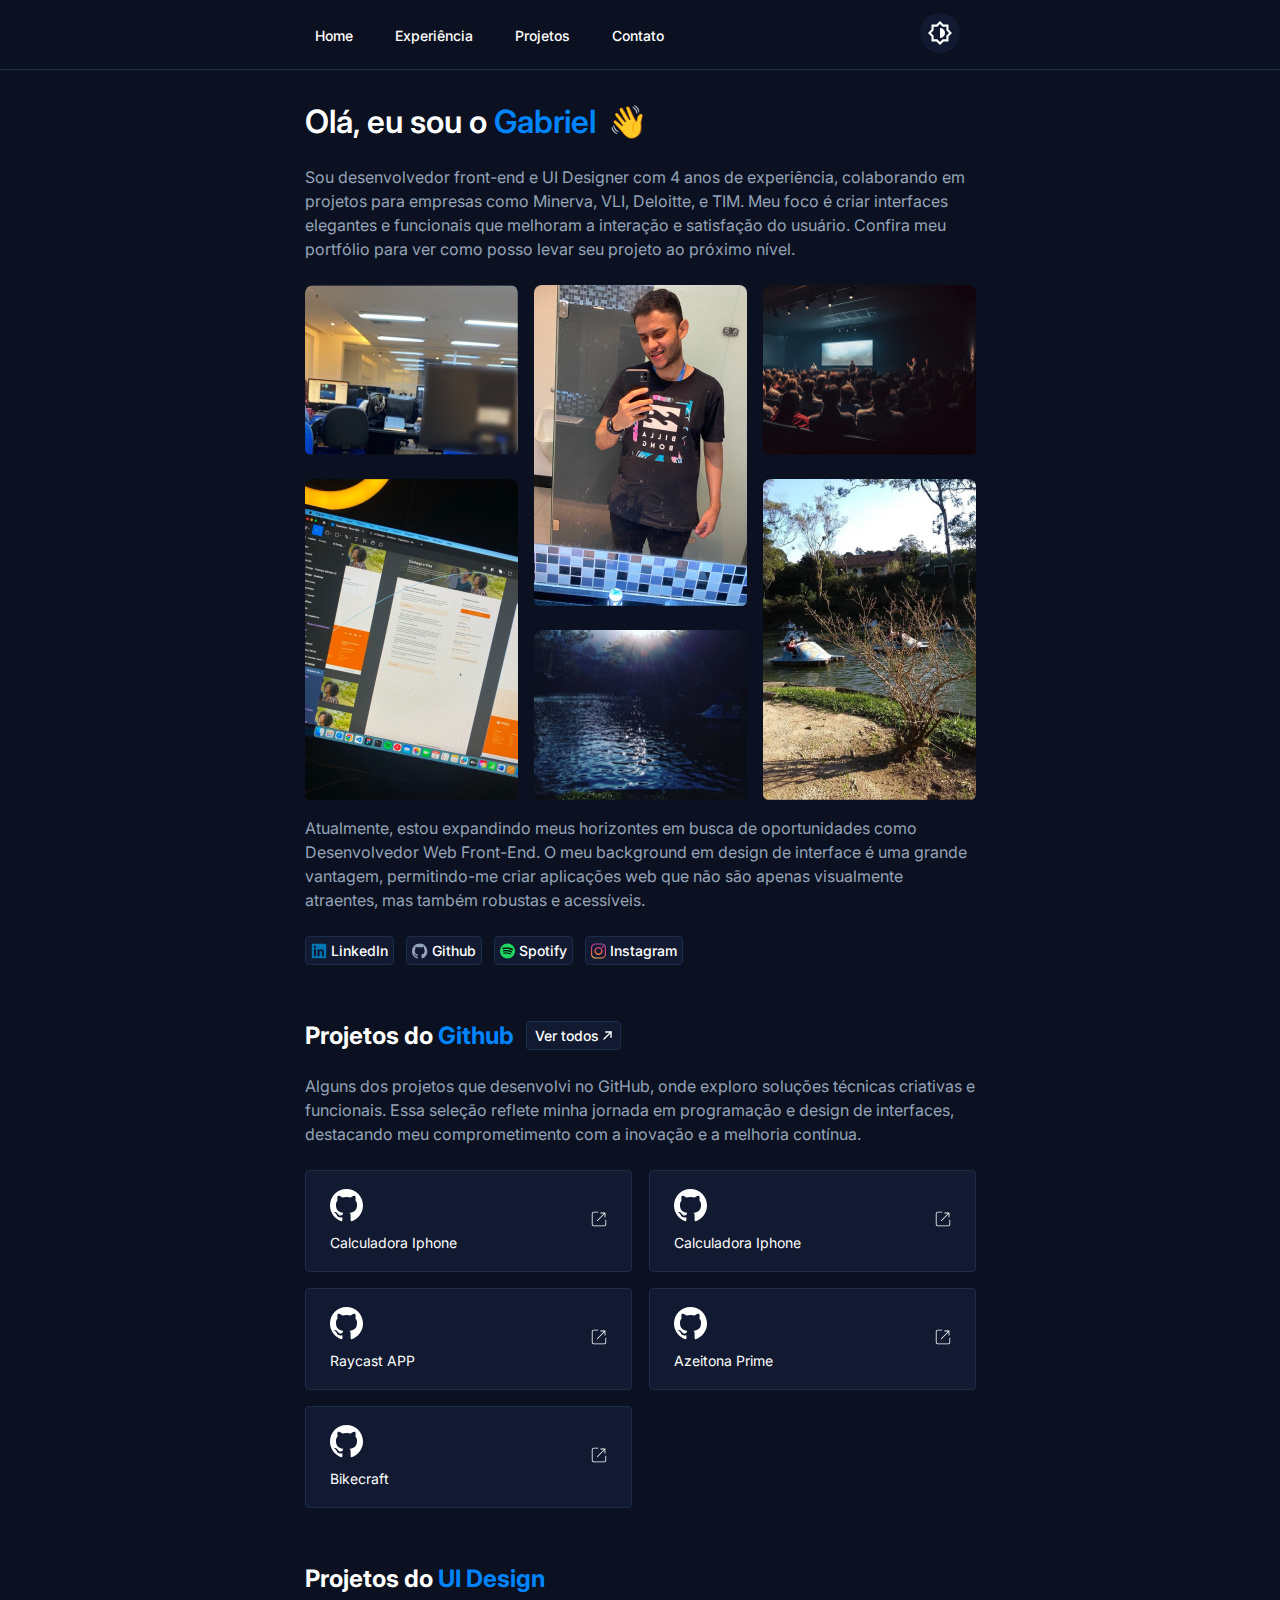
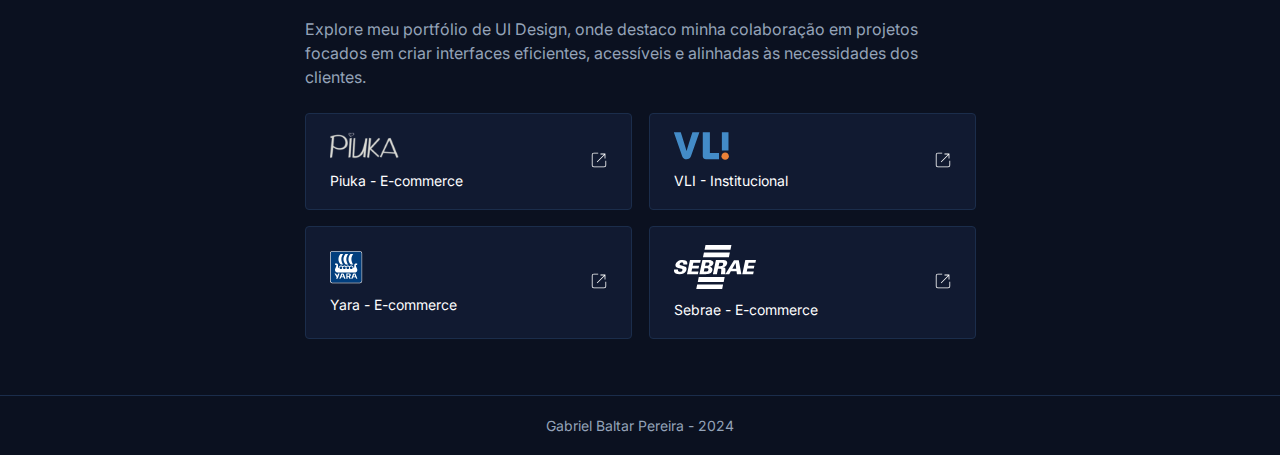
==== index.html @ 06af83e9 "Correções dark mode" ====
<!DOCTYPE html>
<html lang="pt-br">
<head>
    <meta charset="UTF-8">
    <meta http-equiv="X-UA-Compatible" content="IE=edge">
    <meta name="viewport" content="width=device-width, initial-scale=1.0">
    <meta name="description" content="Explore o portfólio de Gabriel Baltar Pereira, destacando uma diversa gama de projetos e experiências profissionais em desenvolvimento web e design. Veja trabalhos que demonstram inovação e criatividade.">
    <meta name="keywords" content="Portfólio, Experiência Profissional, Projetos, Trabalhos, Desenvolvimento Web, Design, Gabriel Baltar Pereira">
    <meta name="author" content="Gabriel Baltar Pereira">
    <link rel="icon" type="image/svg" href="./img/faviconsvg.svg">
    <link rel="preconnect" href="https://fonts.googleapis.com">
    <link rel="preconnect" href="https://fonts.gstatic.com" crossorigin>
    <link href="https://fonts.googleapis.com/css2?family=Inter:wght@100..900&display=swap" rel="stylesheet">
    <link rel="stylesheet" href="./css/style.css">
    <title>Gabriel Baltar Pereira</title>
</head>
<body>

    <nav class="menu-nav menu-container">
        <div class="menu-mobile-icon">
            <a href="#"><img src="./img/menu-icon-dark-mode.svg" alt="ícone do menu mobile" id="menu-icon-mobile"></a>
            <!--<a href="#"><img src="./img/to-light-mode.svg" alt="ícone para o modo claro"></a>-->
        </div>
        <ul class="nav-links">
            <li><a href="index.html">Home</a></li>
            <li><a href="experiencia.html">Experiência</a></li>
            <li><a href="https://github.com/gabrielbaltar?tab=repositories" target="_blank" rel="noopener noreferrer">Projetos</a></li>
            <li><a href="sobre.html">Contato</a></li>
        </ul>
        <div class="light-dark-mode-icon">
            <a href="#"><img src="./img/to-light-mode.svg" alt="ícone para modo escuro" id="change-icon-mode"></a>
            <!--<a href="#"><img src="./img/to-light-mode.svg" alt="ícone para o modo claro"></a>-->
        </div>

        <div class="menu-mobile">
            <ul>
                <li><a href="index.html">Home</a></li>
                <li><a href="experiencia.html">Experiência</a></li>
                <li><a href="https://github.com/gabrielbaltar?tab=repositories" target="_blank" rel="noopener noreferrer">Projetos</a></li>
                <li><a href="sobre.html">Contato</a></li>
            </ul>
        </div>
    </nav>
    <div class="menu-border">

    </div>
    <main class="main-container">
        <div class="main-content">
            <h1>Olá, eu sou o <span>Gabriel</span><span id="icon-loop">👋</span></h1>
            <p>
                Sou desenvolvedor front-end e UI Designer com 4 anos de experiência, colaborando em projetos para empresas como Minerva,
                VLI, Deloitte, e TIM. Meu foco é criar interfaces elegantes e funcionais que melhoram a interação e satisfação do
                usuário. Confira meu portfólio para ver como posso levar seu projeto ao próximo nível.
            </p>
            <div class="content-images">
                <div class="first-column">
                    <img src="./img/imagem1.png" alt="Escritório da empresa em que trabalho">
                    <img src="./img/imagem4.png" alt="Escritório da empresa em que trabalho">
                </div>
                <div class="second-column">
                    <img src="./img/imagem2.png" alt="Escritório da empresa em que trabalho">
                    <img src="./img/imagem5.png" alt="Escritório da empresa em que trabalho">
                </div>
                <div class="third-column">
                    <img src="./img/imagem3.png" alt="Escritório da empresa em que trabalho">
                    <img src="./img/imagem6.png" alt="Escritório da empresa em que trabalho">
                </div>               
            </div>
            <p>
                Atualmente, estou expandindo meus horizontes em busca de oportunidades como Desenvolvedor Web Front-End. O meu
                background em design de interface é uma grande vantagem, permitindo-me criar aplicações web que não são apenas
                visualmente atraentes, mas também robustas e acessíveis.
            </p>
            <div class="social-media-links">
                <div class="linkedin">
                    <a href="https://www.linkedin.com/in/gabriel-baltar-pereira/" target="_blank" rel="noopener noreferrer">
                        <img src="./img/linkedin.svg" alt="Ícone do LinkedIn">LinkedIn
                    </a>
                </div>
                <div class="github">
                    <a href="https://github.com/gabrielbaltar" target="_blank" rel="noopener noreferrer">
                        <img src="./img/github-small-icon.svg" alt="Ícone do Github" id="github-small-icon">Github
                    </a>
                </div>
                <div class="spotify">
                    <a href="https://open.spotify.com/user/gabriel.baltar?si=b8d678cd6f1f4948" target="_blank" rel="noopener noreferrer">
                        <img src="./img/spotify.svg" alt="Ícone do Spotify">Spotify
                    </a>
                </div>
                <div class="instagram">
                    <a href="https://www.instagram.com/gbbaltar/" target="_blank" rel="noopener noreferrer">
                        <img src="./img/instagram.svg" alt="Ícone do Instagram">Instagram
                    </a>
                </div>
            </div>
        </div>
    </main>
    <section class="github-projects-container">
        <div class="github-projects">
            <div class="git-hub-link">
                <h1>Projetos do <span>Github</span></h1>
                <div class="ver-todos-projetos-link">
                    <a href="https://github.com/gabrielbaltar?tab=repositories" target="_blank" rel="noopener noreferrer">
                        Ver todos<img src="./img/white-arrow.svg" alt="Ícone de link externo" id="white-arrow">
                    </a>
                </div>
            </div>
            <p>
                Alguns dos projetos que desenvolvi no GitHub, onde exploro soluções técnicas criativas e funcionais. Essa seleção
                reflete minha jornada em programação e design de interfaces, destacando meu comprometimento com a inovação e a melhoria
                contínua.
            </p>
            <div class="cards-container">

                <div class="github-cards">
                    <div class="github-title-icon github-dark-mode-change">
                        <img src="./img/white-github-icon.svg" alt="Ícone do Github">
                        <p>Calculadora Iphone</p>
                    </div>
                    <div class="link-externo-icon external-link-change-mode">
                        <a href="https://gabrielbaltar.github.io/iphoneCalculator/" target="_blank" rel="noopener noreferrer">
                            <img src="./img/white-external-link.svg" alt="Ícone de link externo">
                        </a>
                    </div>
                </div>

                <div class="github-cards">
                    <div class="github-title-icon github-dark-mode-change">
                        <img src="./img/white-github-icon.svg" alt="Ícone do Github">
                        <p>Calculadora Iphone</p>
                    </div>
                    <div class="link-externo-icon external-link-change-mode">
                        <a href="https://gabrielbaltar.github.io/iphoneCalculator/" target="_blank" rel="noopener noreferrer">
                            <img src="./img/white-external-link.svg" alt="Ícone de link externo">
                        </a>
                    </div>
                </div>
                <div class="github-cards">
                    <div class="github-title-icon github-dark-mode-change">
                        <img src="./img/white-github-icon.svg" alt="Ícone do Github">
                        <p>Raycast APP</p>
                    </div>
                    <div class="link-externo-icon external-link-change-mode">
                        <a href="https://gabrielbaltar.github.io/ReyCast-Landing-Page/" target="_blank" rel="noopener noreferrer">
                            <img src="./img/white-external-link.svg" alt="Ícone de link externo" >
                        </a>
                    </div>
                </div>
                <div class="github-cards">
                    <div class="github-title-icon github-dark-mode-change">
                        <img src="./img/white-github-icon.svg" alt="Ícone do Github">
                        <p>Azeitona Prime</p>
                    </div>
                    <div class="link-externo-icon external-link-change-mode">
                        <a href="https://azeitonaprime-github-io.vercel.app/" target="_blank" rel="noopener noreferrer">
                            <img src="./img/white-external-link.svg" alt="Ícone de link externo">
                        </a>
                    </div>
                </div>
                <div class="github-cards">
                    <div class="github-title-icon github-dark-mode-change">
                        <img src="./img/white-github-icon.svg" alt="Ícone do Github">
                        <p>Bikecraft</p>
                    </div>
                    <div class="link-externo-icon external-link-change-mode">
                        <a href="https://gabrielbaltar.github.io/bikeeletrica/" target="_blank" rel="noopener noreferrer">
                            <img src="./img/white-external-link.svg" alt="Ícone de link externo">
                        </a>
                    </div>
                </div>
            </div>
        </div>
    </section>


    <section class="github-projects-container">
        <div class="github-projects">
            <div class="git-hub-link">
                <h1>Projetos do <span>UI Design</span></h1>
                <!--<div class="ver-todos-projetos-link">
                    <a href="#" target="_blank" rel="noopener noreferrer">
                        Ver todos<img src="./img/white-arrow.svg" alt="Ícone de link externo" id="white-arrow-two">
                    </a>
                </div>-->
            </div>
            <p>
                Explore meu portfólio de UI Design, onde destaco minha colaboração em projetos focados em criar interfaces eficientes,
                acessíveis e alinhadas às necessidades dos clientes.
            </p>
            <div class="cards-container">
                <div class="github-cards">
                    <div class="github-title-icon">
                        <img src="./img/white-piuka-logo.svg" alt="Ícone da Piuka" id="piuka-logo">
                        <p>Piuka - E-commerce</p>
                    </div>
                    <div class="link-externo-icon external-link-change-mode">
                        <a href="https://www.piuka.com.br/?gad_source=1&gclid=CjwKCAjwoa2xBhACEiwA1sb1BKqiMcTdks1OK_J9ZomXyWQiSpeNJNsU0rJHN014jg6koYdo4ZPWPRoCcE0QAvD_BwE" target="_blank" rel="noopener noreferrer">
                            <img src="./img/white-external-link.svg" alt="Ícone de link externo">
                        </a>
                    </div>
                </div>
                <div class="github-cards">
                    <div class="github-title-icon">
                        <img src="./img/vli.svg" alt="Ícone da VLI">
                        <p>VLI - Institucional</p>
                    </div>
                    <div class="link-externo-icon external-link-change-mode">
                        <a href="https://www.vli-logistica.com.br/" target="_blank" rel="noopener noreferrer">
                            <img src="./img/white-external-link.svg" alt="Ícone de link externo">
                        </a>
                    </div>
                </div>
                <div class="github-cards">
                    <div class="github-title-icon">
                        <img src="./img/yara.svg" alt="Ícone da Yara">
                        <p>Yara - E-commerce</p>
                    </div>
                    <div class="link-externo-icon external-link-change-mode">
                        <a href="https://comprar.yarabrasil.com.br/" target="_blank" rel="noopener noreferrer">
                            <img src="./img/white-external-link.svg" alt="Ícone de link externo">
                        </a>
                    </div>
                </div>
                <div class="github-cards">
                    <div class="github-title-icon">
                        <img src="./img/sebrae-logo-dark-mode.svg" alt="Ícone do Sebrae" id="deloitte-icon">
                        <p>Sebrae - E-commerce</p>
                    </div>
                    <div class="link-externo-icon external-link-change-mode">
                        <a href="https://www.notion.so/gabrielbaltar/Sebrae-Estudo-de-Caso-86b28cb6648d4ad09da45e93cacd5403?pvs=4" target="_blank" rel="noopener noreferrer">
                            <img src="./img/white-external-link.svg" alt="Ícone de link externo">
                        </a>
                    </div>
                </div>
            </div>
        </div>
    </section>

    <footer class="footer-container">
        <div class="paragraph-content">
            <p>Gabriel Baltar Pereira - 2024</p>
        </div>
    </footer>
    
    <script src="./js/script.js"></script>
</body>
</html>
---- css/style.css ----
* {
    margin: 0px;
    padding: 0px;
    box-sizing: border-box;
    list-style: none;
    text-decoration: none;
    font-family: 'Inter', sans-serif;
    text-rendering: optimizeLegibility;
    -webkit-font-smoothing: antialiased; 
    -moz-osx-font-smoothing: grayscale;
    font-display: swap;
    background-color: var(--background-color);
    transition: background-color 0.4s ease, color 0.4s ease, border-color 0.4s ease;
}

:root {
    --text-color-primary: #FFFFFF;
    --menu-link-hover: #F0F0F0;
    --background-cards: #fafafa;
    --text-color-secondary: #94A3B8;
    --background-color: #ffffff;
    --border-color: #1B2D4B;
    --h1-blue-color: #0085FF;

    --text-color-primary: #FFFFFF;
    --menu-link-hover: #111A31;
    --text-color-secondary: #94A3B8;
    --background-color: #0B1120;
    --border-color: #1B2D4B;
    --h1-blue-color: #0085FF;
    --background-cards: #111A31;
    --text-color-font-button: #222222;
    --form-white-input-background: #0B1120;
    
} 

[data-theme="dark"] {
    --text-color-primary: #FFFFFF;
    --menu-link-hover: #111A31;
    --text-color-secondary: #94A3B8;
    --background-color: #0B1120;
    --border-color: #1B2D4B;
    --h1-blue-color: #0085FF;
    --background-cards: #111A31;
    --form-white-input-background: #EFEFEF;
    --text-color-font-button: #ffffff;
    --text-color-primary: #222222;
    --menu-link-hover: #F0F0F0;
    --background-cards: #FAFAFA;
    --text-color-secondary: #404040;
    --background-color: #FAFAFA;
    --border-color: #E5E5E5;
    --h1-blue-color: #0085FF;
    
}

.menu-container {
    max-width: 100%;
    margin: 0 auto;
}

.menu-nav {
    max-width: 671px;
    height: 69px;
    display: flex;
    align-items: center;
    justify-content: space-between;
}

.menu-border {
    border-bottom: 1px solid var(--border-color);
    display: flex;

}

.light-dark-mode-icon a{
    margin-right: 16px;
}

.menu-nav ul{
    display: flex;
    gap: 1.375rem;
}

.menu-nav li a {
    color: var(--text-color-primary);
    flex-wrap: wrap;
    font-weight: 500;
    font-size: 0.875rem;
    padding: 5px 10px;
    border-radius: 4px;
    transition: 0.3s;
}

.menu-nav ul li a:hover {
    background-color: var(--menu-link-hover);
    padding: 5px 10px;
    border-radius: 4px;
    transition: 0.3s;
}

.menu-mobile-icon {
    display: none;
}

.main-container {
    max-width: 100%;
    margin: 0 auto;
}

.main-content {
    max-width: 671px;
    margin: 0 auto;
    padding-top: 2rem;
}

.main-content h1 {
    font-size: 32px;
    color: var(--text-color-primary);
    text-transform: none;
    padding-bottom: 1.5rem;
    font-weight: 600;
}

#minha-experiencia {
    text-transform: none;
}

#icon-loop {
    animation: wave 2s infinite linear;
    display: inline-block;
}

@keyframes wave {
    
    0%, 100% {
        transform: rotate(0deg);
    }
    25% {
        transform: rotate(-10deg);
    }
    75% {
        transform: rotate(10deg);
    }

}

.menu-mobile {

    background-color: var(--background-cards);
    position: absolute;
    height: 230px;
    width: 200px;
    color: var(--text-color-primary);
    top: 58px;
    left: 20px;
    border: 1px solid var(--border-color);
    border-radius: 4px;
    overflow-x: hidden;
    transition: 0.5s;
    z-index: 1000;
    box-shadow: 0px 0px 10px 0px rgba(0,0,0,25%);
    display: none;
}

.menu-mobile-visible {
    
    display: block !important;
    transition: 1s;

}

.menu-mobile ul{
    font-weight: 500;
    display: flex;
    flex-direction: column;
    gap: 24px;
    color: var(--text-color-primary);
    background-color: var(--background-cards);
    padding: 1.25rem;
}

.menu-mobile ul li a{
    font-size: 1rem;
}


.menu-mobile li {
    background-color: var(--background-cards);
}

.menu-mobile a {
    background-color: var(--background-cards);
}

.main-content span{
    /*background: linear-gradient(to right, rgb(59, 2, 179, 1), rgb(46, 140, 209, 1));
    -webkit-background-clip: text; /* Aplica o gradiente ao texto para WebKit */
    /*background-clip: text; /* Aplica o gradiente ao texto */
    color: var(--h1-blue-color);
    margin-right: 12px;
}

.main-content p {
    font-size: 1rem;
    color: var(--text-color-secondary);
    line-height: 150%;
    padding-bottom: 1.5rem;
    font-weight: 400;
}

.content-images {
    display: flex;
    flex-wrap: nowrap;
    justify-content: space-between;
    border-radius: 8px;
    overflow: hidden;
    max-width: 671px;
}

.first-column {
    display: flex;
    flex-direction: column;
    border-radius: 8px;
    gap: 0.5rem;
}

.first-column img {
    max-width: 213px;
    height: 100%;
    border-radius: 8px;
    padding-bottom: 1rem;
} 

.second-column {
    display: flex;
    flex-direction: column;
    border-radius: 8px;
    gap: 0.5rem;
}

.second-column img {
    max-width: 213px;
    height: 100%;
    border-radius: 8px;
    padding-bottom: 1rem;
}

.third-column {
    display: flex;
    flex-direction: column;
    border-radius: 8px;
    gap: 0.5rem;
}

.third-column img {
    width: 213px;
    height: 100%;
    border-radius: 8px;
    padding-bottom: 1rem;
}

.content-images img {
    width: 100%;
    border-radius: 8px;
    max-width: 213px;
}

.social-media-links {
    display: flex;
    gap: 0.75rem;
    margin-bottom: 56px;
    
}

.social-media-links a {
    color: var(--text-color-primary);
    font-size: 0.875rem;
    font-weight: 500;
}

.linkedin a{
    background-color: var(--background-cards);
    padding: 5px;
    display: flex;
    align-items: center;
    justify-content: center;
    border: 1px solid var(--border-color);
    border-radius: 4px;
    gap: 0.25rem;
}

.social-media-links img {
    background-color: var(--background-cards);
}


.github a {
    background-color: var(--background-cards);
    padding: 5px;
    display: flex;
    align-items: center;
    justify-content: center;
    border: 1px solid var(--border-color);
    border-radius: 4px;
    gap: 0.25rem;
}

.spotify a{
    background-color: var(--background-cards);
    padding: 5px;
    display: flex;
    align-items: center;
    justify-content: center;
    border: 1px solid var(--border-color);
    border-radius: 4px;
    gap: 0.25rem;
}

.instagram a {
    background-color: var(--background-cards);
    padding: 5px;
    display: flex;
    align-items: center;
    justify-content: center;
    border: 1px solid var(--border-color);
    border-radius: 4px;
    gap: 0.25rem;
}

.github-container {
    max-width: 100%;
    margin: 0 auto;
}

.github-projects {
    max-width: 671px;
    margin: 0 auto;;
}

.git-hub-link {
    display: flex;
    align-items: center;
    margin-bottom: 1.5rem;
    gap: 0.75rem;
}

.git-hub-link a {
    background-color: var(--background-cards)
}

.ver-todos-projetos-link a {
    padding: 5px 8px;
    display: flex;
    align-items: center;
    justify-content: center;
    border: 1px solid var(--border-color);
    border-radius: 4px;
    gap: 0.25rem;
    font-size: 0.875rem;
    color: var(--text-color-primary);
    font-weight: 500;
    gap: 4px;
}

.ver-todos-projetos-link img {
    background-color: var(--background-cards);
}

.git-hub-link h1 {
    font-size: 1.5rem;
    color: var(--text-color-primary);
}

.git-hub-link span {
    /*background: linear-gradient(to right, rgb(59, 2, 179, 1), rgb(46, 140, 209, 1));
    -webkit-background-clip: text; /* Aplica o gradiente ao texto para WebKit */
    /*background-clip: text; /* Aplica o gradiente ao texto */
    color: var(--h1-blue-color);
}

.github-projects p {
    font-size: 1rem;
    color: var(--text-color-secondary);
    line-height: 150%;
    font-weight: 400;
}

.cards-container {
    margin-top: 24px;
    margin-bottom: 56px;
    display: flex;
    max-width: 671px;
    justify-content: space-between;
    flex-wrap: wrap;
    gap: 16px;
}

.github-cards {
    display: flex;
    align-items: center;
    width: 327px;
    justify-content: space-between;
    padding: 18px 24px;
    border-radius: 4px;
    border: 1px solid var(--border-color);
    background-color: var(--background-cards);
}

.github-cards a {
    background-color: var(--background-cards);
}

.github-title-icon {
    background-color: var(--background-cards);
}

.link-externo-icon {
    background-color: var(--background-cards);
    
}

.link-externo-icon a img{
    background-color: var(--background-cards);
}
 
.github-title-icon img {
    margin-bottom: 6px;
    background-color: var(--background-cards);

}

.github-title-icon p {
    font-size: 0.875rem;
    color: var(--text-color-primary);
    font-weight: 400;
    background-color: var(--background-cards);
}

.footer-container {
    max-width: 100%;
    display: flex;
    justify-content: center;
    align-items: center;
    height: 60px;
    border-top: 1px solid var(--border-color);
    
}

.paragraph-content p {
    font-size: 0.875rem;
    color: var(--text-color-secondary);
    font-weight: 400;
    line-height: 150%;
}

.empresas {
    padding-top: 1.5rem;
    display: flex;
    flex-direction: column;
    gap: 0.5rem;
}

.empresas h2 {
    color: var(--text-color-primary);
    font-size: 1.125rem;
    font-weight: 600;
}

#periodo-trabalhado {
    color: var(--text-color-secondary);
    font-size: 0.875rem;
} 

@media screen and (max-width: 694px) {
    
    .menu-nav {
        margin-left: 10px;
    }

    .main-content {
        margin: 0px 20px;
        flex-wrap: wrap;
    }

    .content-images {
        display: flex;
        flex-wrap: wrap;
        justify-content: space-evenly;
        margin-bottom: 2rem;
    }

    .content-images img {
        width: 100%;
        border-radius: 8px;
        max-width: 140px;
        padding-bottom: 0.1rem;
    }

    .github-projects {
        margin: 0px 20px;
    }
    
    .cards-container {
        justify-content: center;
    }

    .github-cards {
        width: 100%;
    
    }

}

@media screen and (max-width: 550px){

    .menu-mobile-icon {
        display: block;
        padding-left: 0.875rem;
        position: relative;
    }

    .nav-links li{
        display: none;
    }
    

}

@media screen and (max-width: 480px){

    .content-images img {
        max-width: 110px;
    }

    .menu-nav {
        height: 72px;
    }

    .main-content {
        padding-top: 1.25rem;
    }

}

@media screen and (max-width: 420px) {

    .social-media-links {
        flex-wrap: wrap;
        justify-content: start;
    }

    .github-projects h1 {
        font-size: 1.1875rem;
    }

    .cards-container {
        justify-content: center;
    }

    .menu-nav ul{
        display: flex;
        gap: 4px;
    }

    .menu-mobile ul{
        font-weight: 500;
        display: flex;
        flex-direction: column;
        gap: 24px;
        color: var(--text-color-primary);
        background-color: var(--background-cards);
        padding: 1.25rem;
    }

    .menu-mobile ul li a{
        font-size: 1rem;
    }

    
}

@media screen and (max-width: 400px) {

    .content-images img {
        max-width: 90px;
    }

    .menu-nav ul{
        display: flex;
        gap: 0px;
        
    }

    .main-container h1 {
        font-size: 25px;
    }

    .menu-nav li a {
        font-size: 0.875rem;
    }

    .menu-mobile ul{
        font-size: 1rem;
        font-weight: 500;
        display: flex;
        flex-direction: column;
        gap: 24px;
        color: var(--text-color-primary);
        background-color: var(--background-cards);
        padding: 1.25rem;
    }

    .menu-mobile ul li a{
        font-size: 1rem;
    }


}
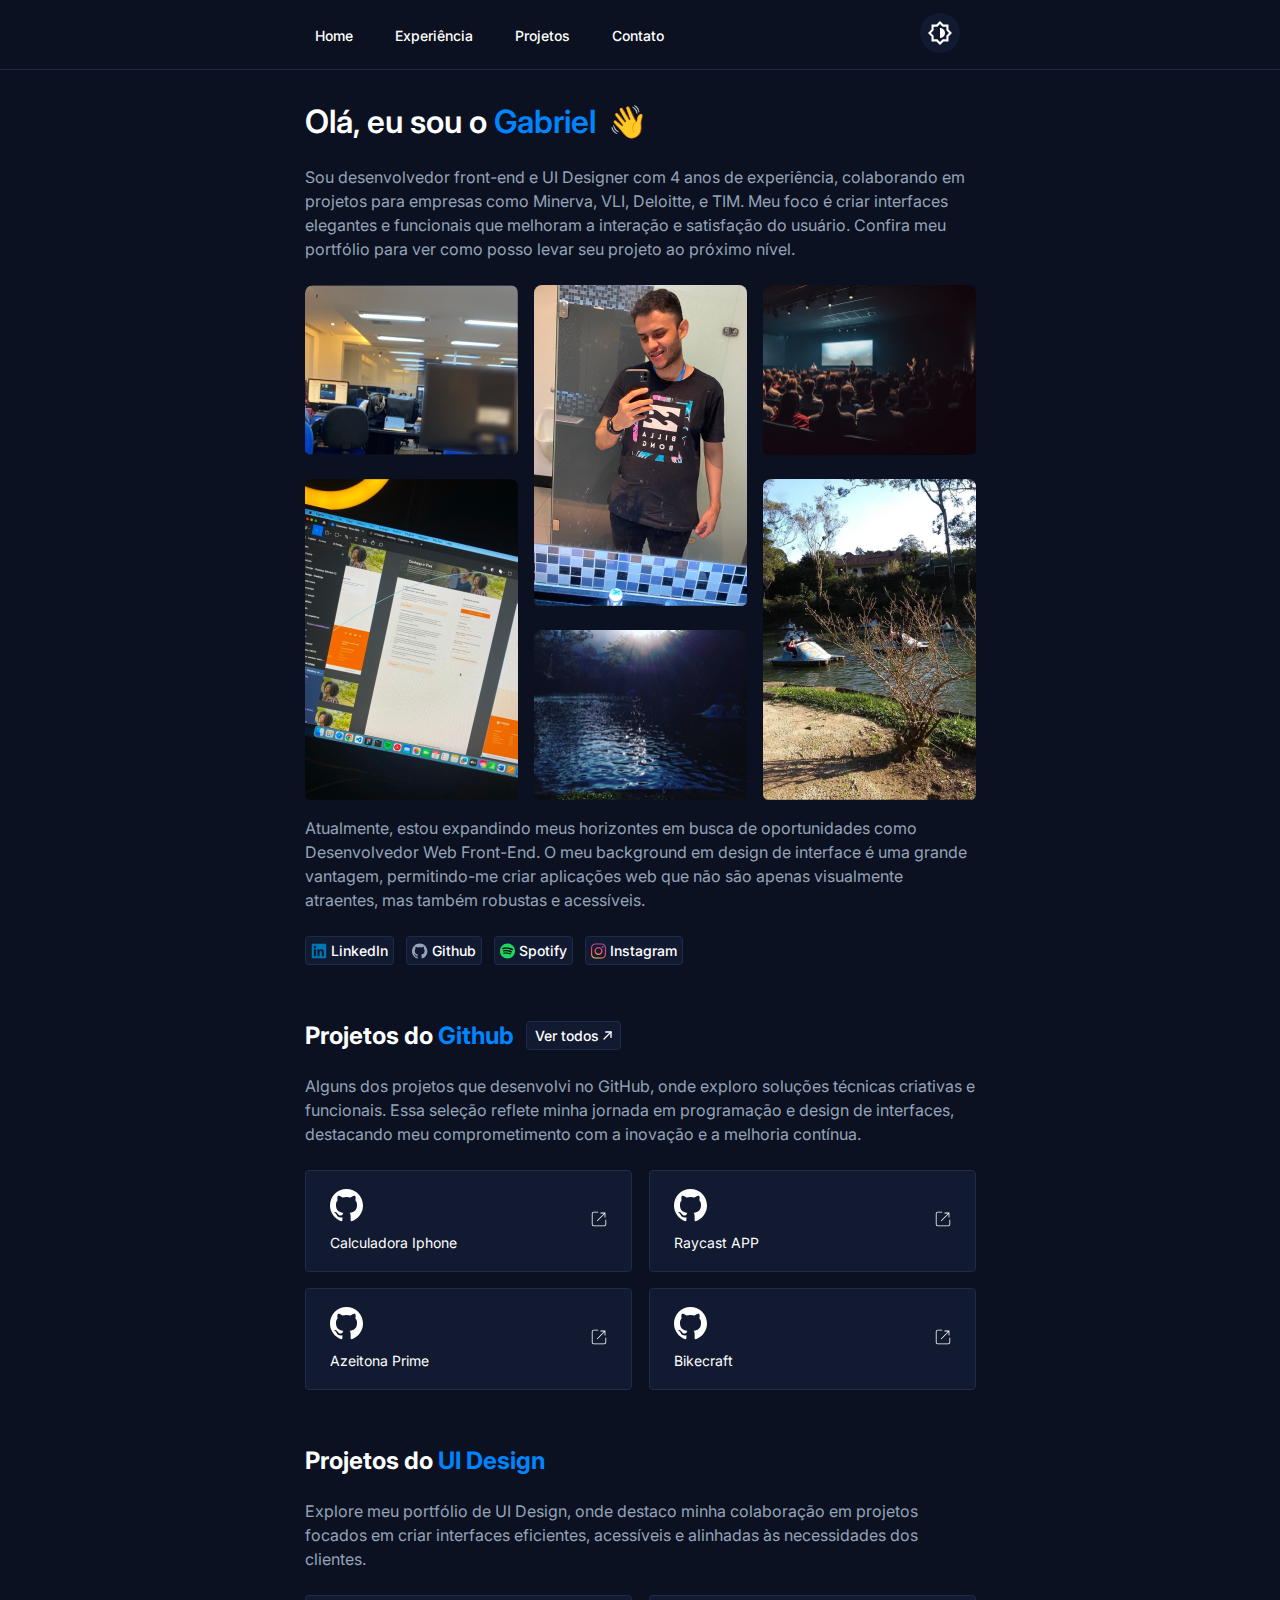
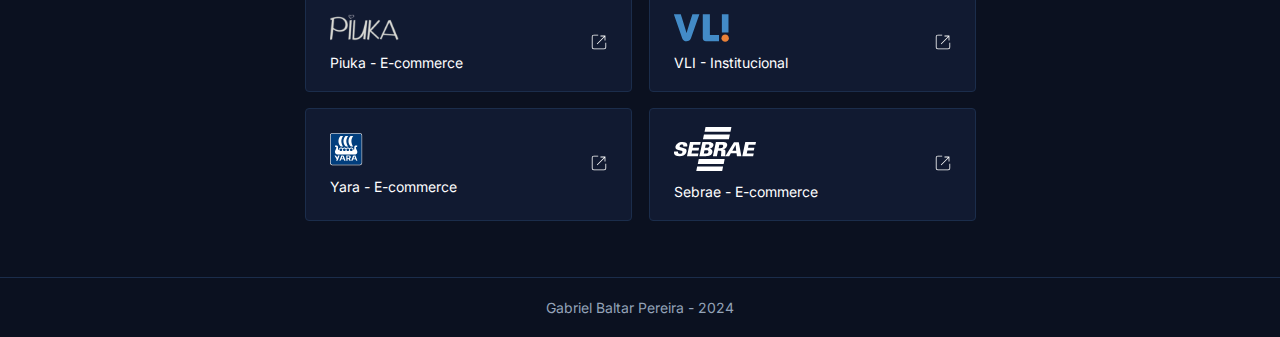
==== commit 52b3c379: "Correções light mode" ====
--- a/index.html
+++ b/index.html
@@ -123,18 +123,6 @@
                         </a>
                     </div>
                 </div>
-
-                <div class="github-cards">
-                    <div class="github-title-icon github-dark-mode-change">
-                        <img src="./img/white-github-icon.svg" alt="Ícone do Github">
-                        <p>Calculadora Iphone</p>
-                    </div>
-                    <div class="link-externo-icon external-link-change-mode">
-                        <a href="https://gabrielbaltar.github.io/iphoneCalculator/" target="_blank" rel="noopener noreferrer">
-                            <img src="./img/white-external-link.svg" alt="Ícone de link externo">
-                        </a>
-                    </div>
-                </div>
                 <div class="github-cards">
                     <div class="github-title-icon github-dark-mode-change">
                         <img src="./img/white-github-icon.svg" alt="Ícone do Github">
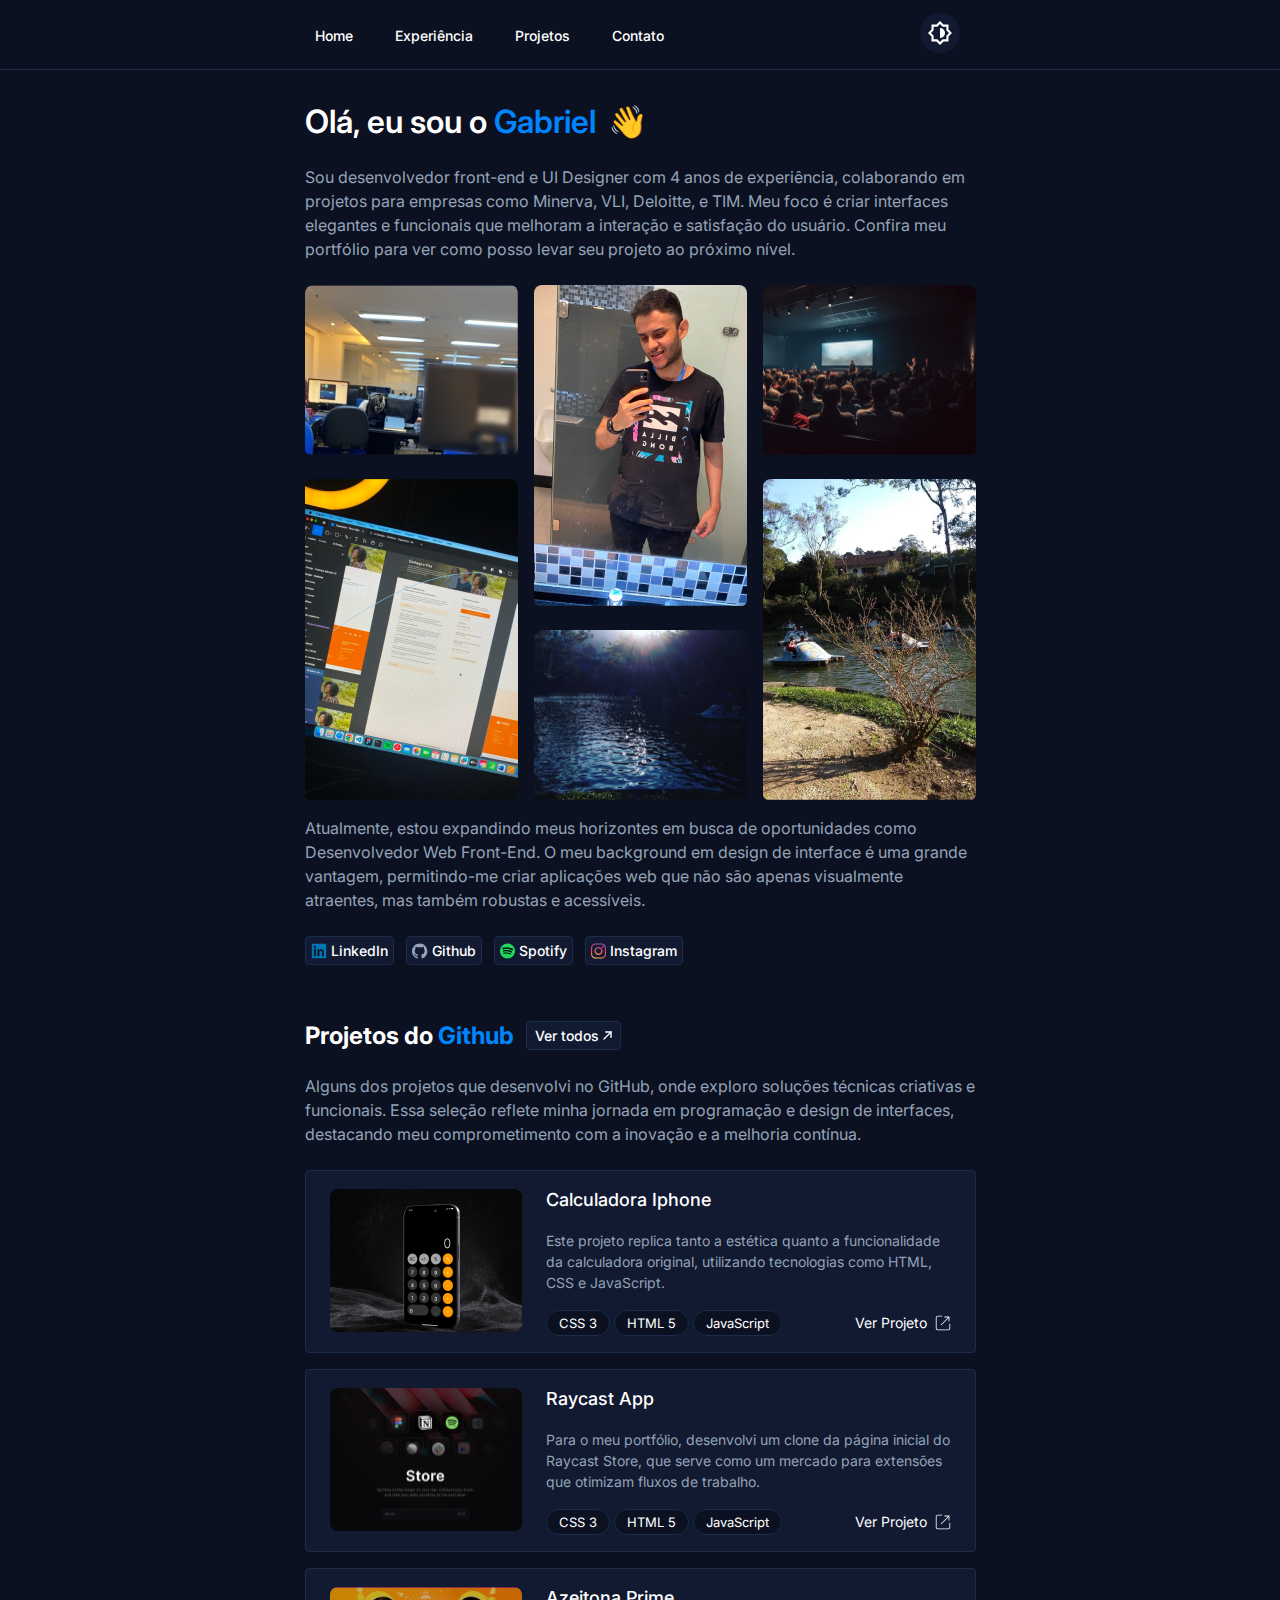
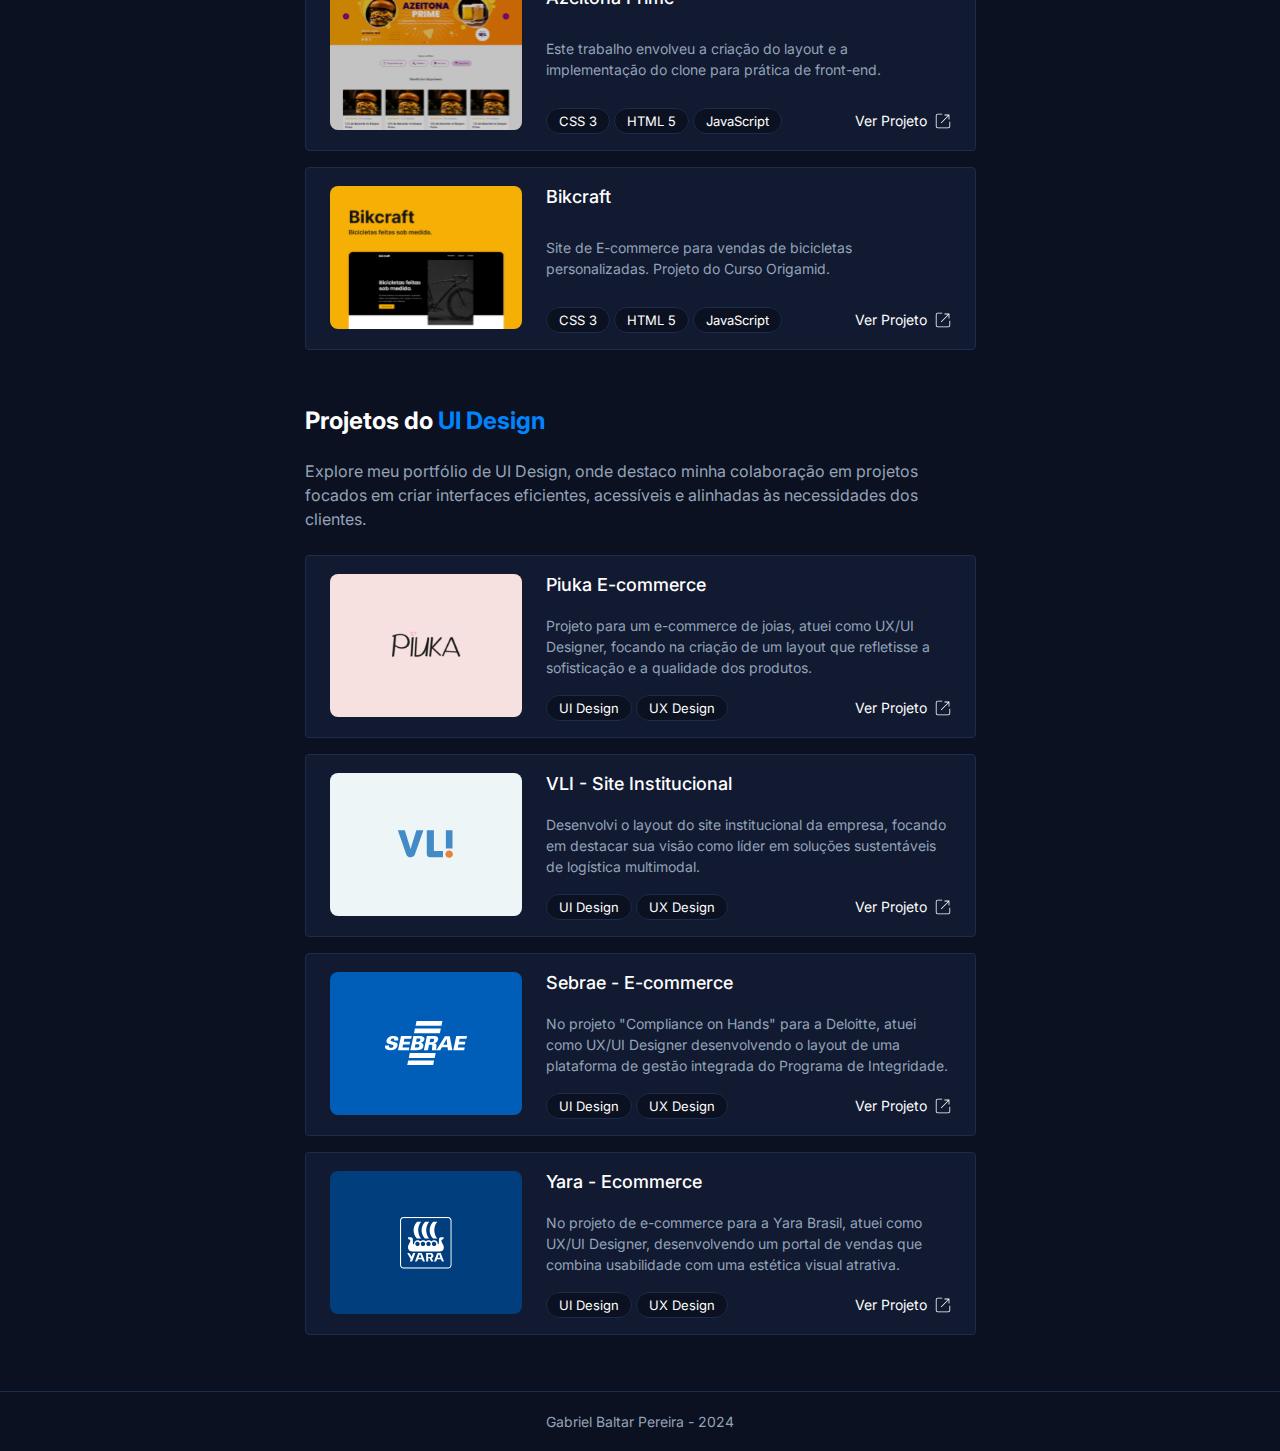
==== commit 5f241a9c: "Atualizações cards" ====
--- a/index.html
+++ b/index.html
@@ -114,46 +114,92 @@
 
                 <div class="github-cards">
                     <div class="github-title-icon github-dark-mode-change">
-                        <img src="./img/white-github-icon.svg" alt="Ícone do Github">
-                        <p>Calculadora Iphone</p>
-                    </div>
-                    <div class="link-externo-icon external-link-change-mode">
-                        <a href="https://gabrielbaltar.github.io/iphoneCalculator/" target="_blank" rel="noopener noreferrer">
-                            <img src="./img/white-external-link.svg" alt="Ícone de link externo">
-                        </a>
-                    </div>
-                </div>
-                <div class="github-cards">
-                    <div class="github-title-icon github-dark-mode-change">
-                        <img src="./img/white-github-icon.svg" alt="Ícone do Github">
-                        <p>Raycast APP</p>
-                    </div>
-                    <div class="link-externo-icon external-link-change-mode">
-                        <a href="https://gabrielbaltar.github.io/ReyCast-Landing-Page/" target="_blank" rel="noopener noreferrer">
-                            <img src="./img/white-external-link.svg" alt="Ícone de link externo" >
-                        </a>
-                    </div>
-                </div>
-                <div class="github-cards">
-                    <div class="github-title-icon github-dark-mode-change">
-                        <img src="./img/white-github-icon.svg" alt="Ícone do Github">
-                        <p>Azeitona Prime</p>
-                    </div>
-                    <div class="link-externo-icon external-link-change-mode">
-                        <a href="https://azeitonaprime-github-io.vercel.app/" target="_blank" rel="noopener noreferrer">
-                            <img src="./img/white-external-link.svg" alt="Ícone de link externo">
-                        </a>
-                    </div>
-                </div>
-                <div class="github-cards">
-                    <div class="github-title-icon github-dark-mode-change">
-                        <img src="./img/white-github-icon.svg" alt="Ícone do Github">
-                        <p>Bikecraft</p>
-                    </div>
-                    <div class="link-externo-icon external-link-change-mode">
-                        <a href="https://gabrielbaltar.github.io/bikeeletrica/" target="_blank" rel="noopener noreferrer">
-                            <img src="./img/white-external-link.svg" alt="Ícone de link externo">
-                        </a>
+                        <img src="./img/calculadora-capa.png" alt="Ícone do Github">
+                        <div class="card-text">
+                            <h3>Calculadora Iphone</h3>
+                            <p>Este projeto replica tanto a estética quanto a funcionalidade da calculadora original, utilizando tecnologias como HTML, CSS e JavaScript.</p>
+                            <div class="tags-button-content">
+                                <div class="cards-tags">
+                                    <span>CSS 3</span>
+                                    <span>HTML 5</span>
+                                    <span>JavaScript</span>
+                                </div>
+                                <div class="link-externo-icon external-link-change-mode">
+                                    <a href="https://gabrielbaltar.github.io/iphoneCalculator/" target="_blank" rel="noopener noreferrer">
+                                        Ver Projeto<img src="./img/white-external-link.svg" alt="Ícone de link externo">
+                                    </a>
+                                </div>
+                            </div>
+                        </div>
+                    </div>
+                </div>
+
+                <div class="github-cards">
+                    <div class="github-title-icon github-dark-mode-change">
+                        <img src="./img/raycast-capa.svg" alt="Ícone do Github">
+                        <div class="card-text">
+                            <h3>Raycast App</h3>
+                            <p>Para o meu portfólio, desenvolvi um clone da página inicial do Raycast Store, que serve como um mercado para
+                                extensões que otimizam fluxos de trabalho.</p>
+                            <div class="tags-button-content">
+                                <div class="cards-tags">
+                                    <span>CSS 3</span>
+                                    <span>HTML 5</span>
+                                    <span>JavaScript</span>
+                                </div>
+                                <div class="link-externo-icon external-link-change-mode">
+                                    <a href="https://gabrielbaltar.github.io/iphoneCalculator/" target="_blank" rel="noopener noreferrer">
+                                        Ver Projeto<img src="./img/white-external-link.svg" alt="Ícone de link externo">
+                                    </a>
+                                </div>
+                            </div>
+                        </div>
+                    </div>
+                    
+                </div>
+                <div class="github-cards">
+                    <div class="github-title-icon github-dark-mode-change">
+                        <img src="./img/azeitona-prime.svg" alt="Ícone do Github">
+                        <div class="card-text">
+                            <h3>Azeitona Prime</h3>
+                            <p>Este trabalho envolveu a criação do layout e a implementação do clone para prática de front-end. </p>
+                            <div class="tags-button-content">
+                                <div class="cards-tags">
+                                    <span>CSS 3</span>
+                                    <span>HTML 5</span>
+                                    <span>JavaScript</span>
+                                </div>
+                                <div class="link-externo-icon external-link-change-mode">
+                                    <a href="https://gabrielbaltar.github.io/iphoneCalculator/" target="_blank" rel="noopener noreferrer">
+                                        Ver Projeto<img src="./img/white-external-link.svg" alt="Ícone de link externo">
+                                    </a>
+                                </div>
+                            </div>
+                        </div>
+                    </div>
+                </div>
+                <div class="github-cards">
+                    <div class="github-title-icon github-dark-mode-change">
+                        <div class="github-title-icon github-dark-mode-change">
+                            <img src="./img/bikcraft.svg" alt="Ícone do Github">
+                            <div class="card-text">
+                                <h3>Bikcraft</h3>
+                                <p>Site de E-commerce para vendas de bicicletas personalizadas.
+                                    Projeto do Curso Origamid.</p>
+                                <div class="tags-button-content">
+                                    <div class="cards-tags">
+                                        <span>CSS 3</span>
+                                        <span>HTML 5</span>
+                                        <span>JavaScript</span>
+                                    </div>
+                                    <div class="link-externo-icon external-link-change-mode">
+                                        <a href="https://gabrielbaltar.github.io/iphoneCalculator/" target="_blank" rel="noopener noreferrer">
+                                            Ver Projeto<img src="./img/white-external-link.svg" alt="Ícone de link externo">
+                                        </a>
+                                    </div>
+                                </div>
+                            </div>
+                        </div>
                     </div>
                 </div>
             </div>
@@ -177,47 +223,90 @@
             </p>
             <div class="cards-container">
                 <div class="github-cards">
-                    <div class="github-title-icon">
-                        <img src="./img/white-piuka-logo.svg" alt="Ícone da Piuka" id="piuka-logo">
-                        <p>Piuka - E-commerce</p>
-                    </div>
-                    <div class="link-externo-icon external-link-change-mode">
-                        <a href="https://www.piuka.com.br/?gad_source=1&gclid=CjwKCAjwoa2xBhACEiwA1sb1BKqiMcTdks1OK_J9ZomXyWQiSpeNJNsU0rJHN014jg6koYdo4ZPWPRoCcE0QAvD_BwE" target="_blank" rel="noopener noreferrer">
-                            <img src="./img/white-external-link.svg" alt="Ícone de link externo">
-                        </a>
-                    </div>
-                </div>
-                <div class="github-cards">
-                    <div class="github-title-icon">
-                        <img src="./img/vli.svg" alt="Ícone da VLI">
-                        <p>VLI - Institucional</p>
-                    </div>
-                    <div class="link-externo-icon external-link-change-mode">
-                        <a href="https://www.vli-logistica.com.br/" target="_blank" rel="noopener noreferrer">
-                            <img src="./img/white-external-link.svg" alt="Ícone de link externo">
-                        </a>
-                    </div>
-                </div>
-                <div class="github-cards">
-                    <div class="github-title-icon">
-                        <img src="./img/yara.svg" alt="Ícone da Yara">
-                        <p>Yara - E-commerce</p>
-                    </div>
-                    <div class="link-externo-icon external-link-change-mode">
-                        <a href="https://comprar.yarabrasil.com.br/" target="_blank" rel="noopener noreferrer">
-                            <img src="./img/white-external-link.svg" alt="Ícone de link externo">
-                        </a>
-                    </div>
-                </div>
-                <div class="github-cards">
-                    <div class="github-title-icon">
-                        <img src="./img/sebrae-logo-dark-mode.svg" alt="Ícone do Sebrae" id="deloitte-icon">
-                        <p>Sebrae - E-commerce</p>
-                    </div>
-                    <div class="link-externo-icon external-link-change-mode">
-                        <a href="https://www.notion.so/gabrielbaltar/Sebrae-Estudo-de-Caso-86b28cb6648d4ad09da45e93cacd5403?pvs=4" target="_blank" rel="noopener noreferrer">
-                            <img src="./img/white-external-link.svg" alt="Ícone de link externo">
-                        </a>
+                    <div class="github-title-icon github-dark-mode-change">
+                        <img src="./img/piuka-capa.svg" alt="Ícone do Github">
+                        <div class="card-text">
+                            <h3>Piuka E-commerce</h3>
+                            <p>Projeto para um e-commerce de joias, atuei como UX/UI Designer, focando na criação de um layout que refletisse a
+                                sofisticação e a qualidade dos produtos.</p>
+                            <div class="tags-button-content">
+                                <div class="cards-tags">
+                                    <span>UI Design</span>
+                                    <span>UX Design</span>
+                                </div>
+                                <div class="link-externo-icon external-link-change-mode">
+                                    <a href="https://gabrielbaltar.github.io/iphoneCalculator/" target="_blank" rel="noopener noreferrer">
+                                        Ver Projeto<img src="./img/white-external-link.svg" alt="Ícone de link externo">
+                                    </a>
+                                </div>
+                            </div>
+                        </div>
+                    </div>
+                </div>
+
+                <div class="github-cards">
+                    <div class="github-title-icon github-dark-mode-change">
+                        <img src="./img/vli-capa.svg" alt="Ícone do Github">
+                        <div class="card-text">
+                            <h3>VLI - Site Institucional</h3>
+                            <p>Desenvolvi o layout do site institucional da empresa, focando em destacar sua visão como líder em soluções
+                                sustentáveis de logística multimodal. </p>
+                            <div class="tags-button-content">
+                                <div class="cards-tags">
+                                    <span>UI Design</span>
+                                    <span>UX Design</span>
+                                </div>
+                                <div class="link-externo-icon external-link-change-mode">
+                                    <a href="https://gabrielbaltar.github.io/iphoneCalculator/" target="_blank" rel="noopener noreferrer">
+                                        Ver Projeto<img src="./img/white-external-link.svg" alt="Ícone de link externo">
+                                    </a>
+                                </div>
+                            </div>
+                        </div>
+                    </div>
+                    
+                </div>
+                <div class="github-cards">
+                    <div class="github-title-icon github-dark-mode-change">
+                        <img src="./img/sebrae-capa.svg" alt="Ícone do Github">
+                        <div class="card-text">
+                            <h3>Sebrae - E-commerce</h3>
+                            <p>No projeto "Compliance on Hands" para a Deloitte, atuei como UX/UI Designer desenvolvendo o layout de uma plataforma
+                                de gestão integrada do Programa de Integridade.</p>
+                            <div class="tags-button-content">
+                                <div class="cards-tags">
+                                    <span>UI Design</span>
+                                    <span>UX Design</span>
+                                </div>
+                                <div class="link-externo-icon external-link-change-mode">
+                                    <a href="https://gabrielbaltar.github.io/iphoneCalculator/" target="_blank" rel="noopener noreferrer">
+                                        Ver Projeto<img src="./img/white-external-link.svg" alt="Ícone de link externo">
+                                    </a>
+                                </div>
+                            </div>
+                        </div>
+                    </div>
+                </div>
+                <div class="github-cards">
+                    <div class="github-title-icon github-dark-mode-change">
+                        <div class="github-title-icon github-dark-mode-change">
+                            <img src="./img/yara-capa.svg" alt="Ícone do Github">
+                            <div class="card-text">
+                                <h3>Yara - Ecommerce</h3>
+                                <p>No projeto de e-commerce para a Yara Brasil, atuei como UX/UI Designer, desenvolvendo um portal de vendas que combina usabilidade com uma estética visual atrativa.</p>
+                                <div class="tags-button-content">
+                                    <div class="cards-tags">
+                                        <span>UI Design</span>
+                                        <span>UX Design</span>
+                                    </div>
+                                    <div class="link-externo-icon external-link-change-mode">
+                                        <a href="https://gabrielbaltar.github.io/iphoneCalculator/" target="_blank" rel="noopener noreferrer">
+                                            Ver Projeto<img src="./img/white-external-link.svg" alt="Ícone de link externo">
+                                        </a>
+                                    </div>
+                                </div>
+                            </div>
+                        </div>
                     </div>
                 </div>
             </div>
--- a/css/style.css
+++ b/css/style.css
@@ -398,8 +398,10 @@
 
 .github-cards {
     display: flex;
-    align-items: center;
-    width: 327px;
+    flex-direction: column;
+    align-items: center;
+    width: 671px;
+    height: 183px;
     justify-content: space-between;
     padding: 18px 24px;
     border-radius: 4px;
@@ -412,29 +414,85 @@
 }
 
 .github-title-icon {
-    background-color: var(--background-cards);
-}
-
-.link-externo-icon {
-    background-color: var(--background-cards);
-    
-}
-
-.link-externo-icon a img{
-    background-color: var(--background-cards);
-}
- 
-.github-title-icon img {
-    margin-bottom: 6px;
-    background-color: var(--background-cards);
-
-}
+    display: flex;
+    gap: 1.5rem;
+    background-color: var(--background-cards);
+}
+
+.github-title-icon img{
+    background-color: var(--background-cards);
+}
+
 
 .github-title-icon p {
+    font-size: 1.125rem;
+    color: var(--text-color-primary);
+    font-weight: 500;
+    background-color: var(--background-cards);
+}
+
+.card-text {
+    background-color: var(--background-cards);
+    max-width: 415px;
+    display: flex;
+    flex-direction: column;
+    gap: 0.5rem;
+    height: 143px;
+    justify-content: space-between;
+}
+.card-text h3{
+    background-color: var(--background-cards);
+    color: var(--text-color-primary);
+    font-size: 1.125rem;
+    font-weight: 500;
+}
+
+.card-text p{
+    color: var(--text-color-secondary);
     font-size: 0.875rem;
-    color: var(--text-color-primary);
     font-weight: 400;
-    background-color: var(--background-cards);
+}
+
+.cards-tags {
+    background-color: var(--background-cards);
+}
+
+.cards-tags span{
+    background-color: var(--form-white-input-background);
+    font-size: 0.8125rem;
+    border: 1px solid var(--border-color);
+    border-radius: 30px;
+    padding: 4px 12px;
+}
+
+.tags-button-content {
+    display: flex;
+    align-items: center;
+    justify-content: space-between;
+    background-color: var(--background-cards);
+    color: var(--text-color-primary);
+}
+
+.link-externo-icon  {
+    background-color: var(--background-cards);
+}
+
+.link-externo-icon a{
+    display: flex;
+    gap: 0.5rem;
+    background-color: var(--background-cards);
+    align-items: center;
+    justify-content: center;
+    color: var(--text-color-primary);
+    font-size: 0.875rem;
+}
+
+.link-externo-icon img{
+    background-color: var(--background-cards);
+    align-self: end;
+    display: flex;
+    justify-content: center;
+    
 }
 
 .footer-container {
@@ -509,6 +567,30 @@
         width: 100%;
     
     }
+}
+
+@media screen and (max-width: 660px) {
+
+    .github-cards {
+        height: 100%;
+    }
+
+    .github-title-icon {
+        display: flex;
+        flex-direction: column;
+        gap: 0.5rem;
+        width: 100%;
+    }
+
+    .github-title-icon img {
+        max-width: 250px;
+    }
+
+    .card-text {
+        max-width: 100%;
+        height: 100%;
+        gap: 12px;
+    }
 
 }
 
@@ -524,8 +606,37 @@
         display: none;
     }
     
-
-}
+    .github-title-icon img {
+        margin-bottom: 1rem;
+    }
+
+    .tags-button-content img {
+        margin-bottom: 0px;
+    }
+
+}
+
+@media screen and (max-width: 435px) {
+
+    .tags-button-content {
+        display: flex;
+        flex-direction: column;
+        gap: 1.5rem;
+        align-items: start;
+    }
+
+    .cards-tags {
+        display: flex;
+        flex-wrap: wrap;
+        gap: 0.5rem;
+    }
+
+    .github-title-icon img {
+        max-width: 100%;
+    }
+}
+
+
 
 @media screen and (max-width: 480px){
 
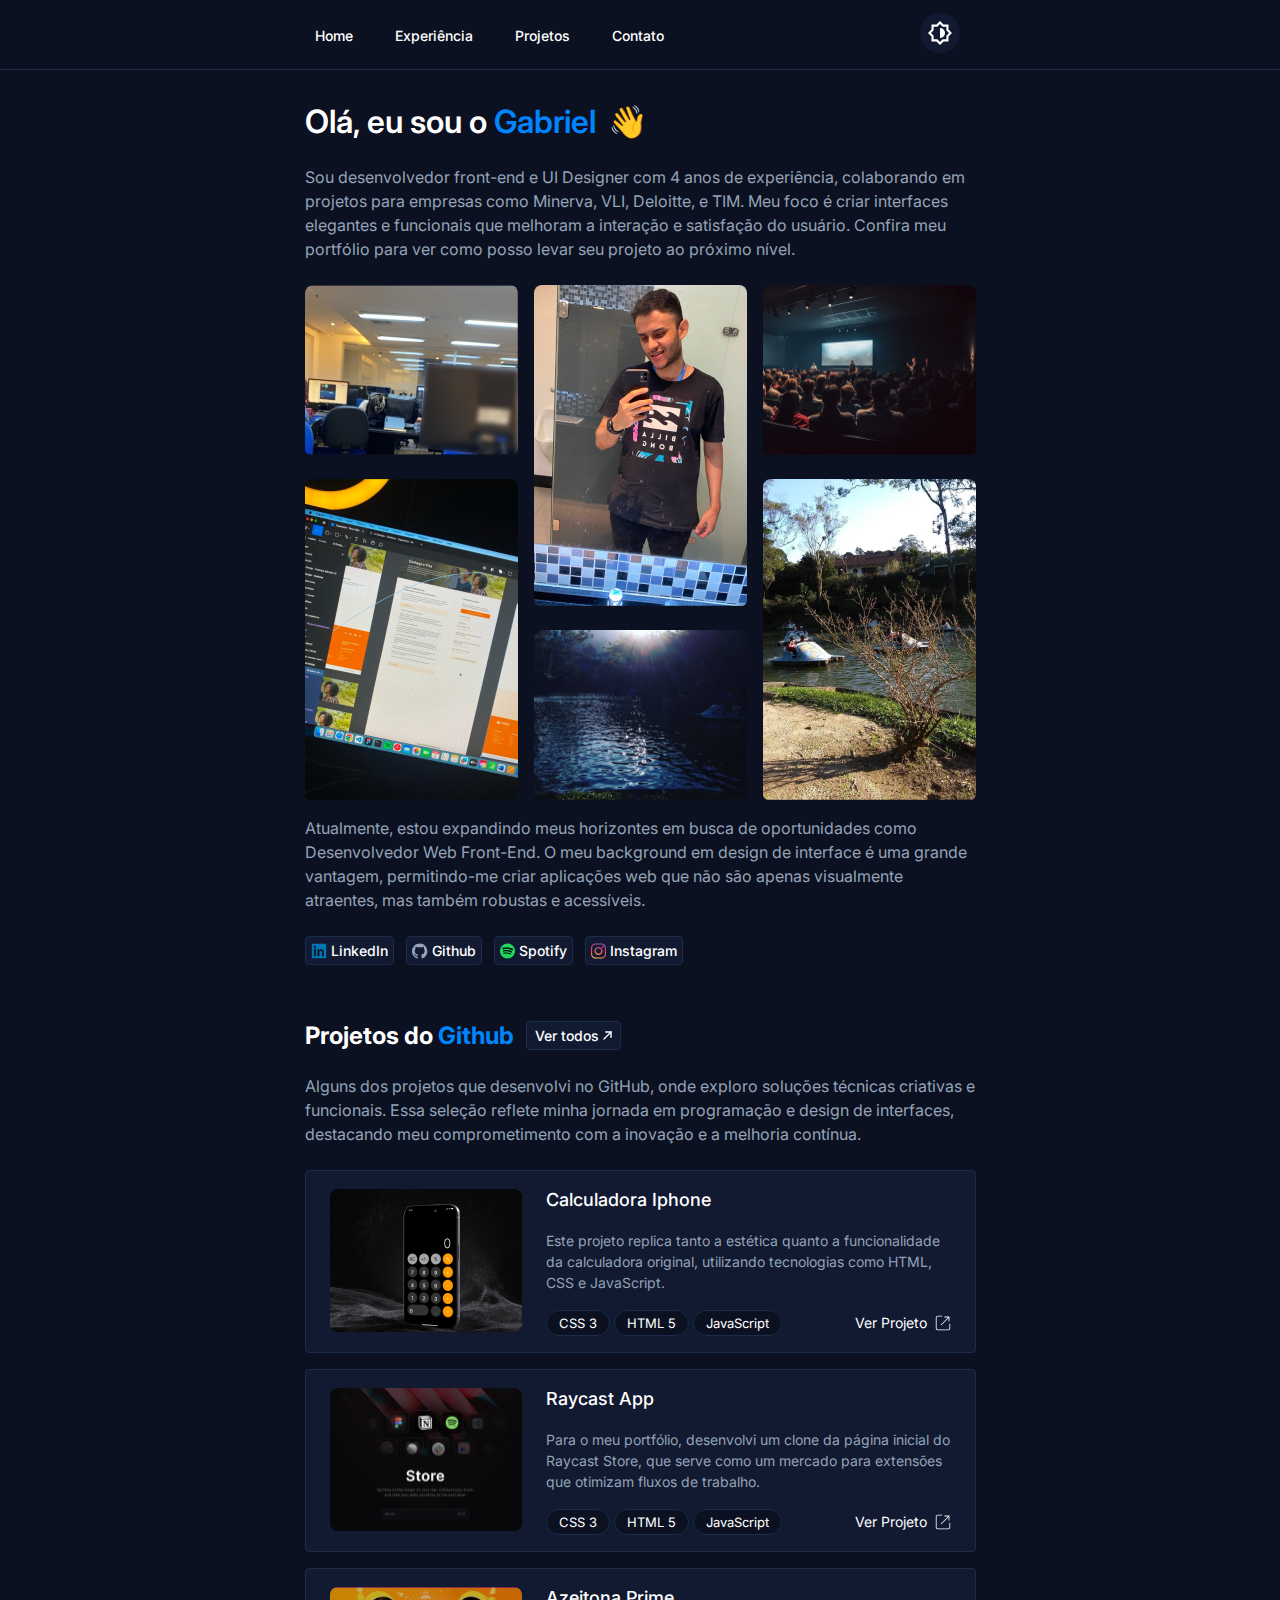
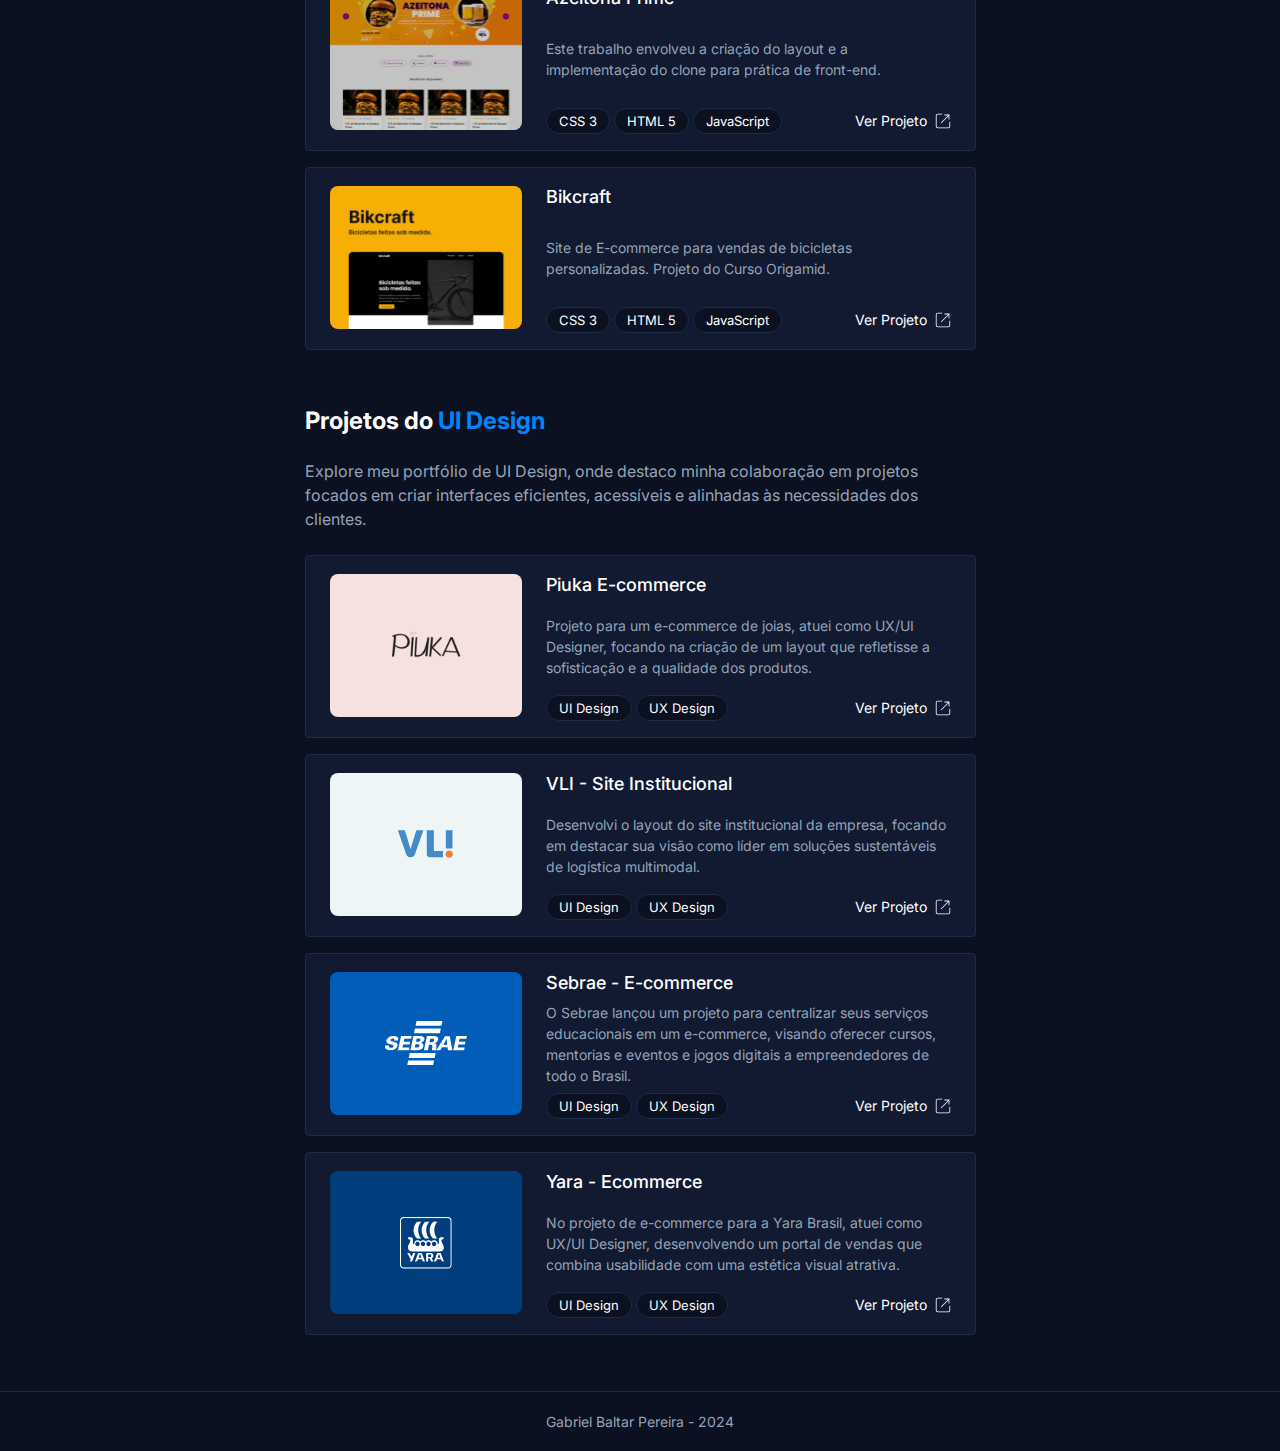
==== commit 101b2d06: "Animations" ====
--- a/index.html
+++ b/index.html
@@ -148,7 +148,7 @@
                                     <span>JavaScript</span>
                                 </div>
                                 <div class="link-externo-icon external-link-change-mode">
-                                    <a href="https://gabrielbaltar.github.io/iphoneCalculator/" target="_blank" rel="noopener noreferrer">
+                                    <a href="https://gabrielbaltar.github.io/ReyCast-Landing-Page/" target="_blank" rel="noopener noreferrer">
                                         Ver Projeto<img src="./img/white-external-link.svg" alt="Ícone de link externo">
                                     </a>
                                 </div>
@@ -170,7 +170,7 @@
                                     <span>JavaScript</span>
                                 </div>
                                 <div class="link-externo-icon external-link-change-mode">
-                                    <a href="https://gabrielbaltar.github.io/iphoneCalculator/" target="_blank" rel="noopener noreferrer">
+                                    <a href="https://www.azeitonaprime.com.br/home" target="_blank" rel="noopener noreferrer">
                                         Ver Projeto<img src="./img/white-external-link.svg" alt="Ícone de link externo">
                                     </a>
                                 </div>
@@ -193,7 +193,7 @@
                                         <span>JavaScript</span>
                                     </div>
                                     <div class="link-externo-icon external-link-change-mode">
-                                        <a href="https://gabrielbaltar.github.io/iphoneCalculator/" target="_blank" rel="noopener noreferrer">
+                                        <a href="https://gabrielbaltar.github.io/bikeeletrica/" target="_blank" rel="noopener noreferrer">
                                             Ver Projeto<img src="./img/white-external-link.svg" alt="Ícone de link externo">
                                         </a>
                                     </div>
@@ -235,7 +235,7 @@
                                     <span>UX Design</span>
                                 </div>
                                 <div class="link-externo-icon external-link-change-mode">
-                                    <a href="https://gabrielbaltar.github.io/iphoneCalculator/" target="_blank" rel="noopener noreferrer">
+                                    <a href="https://www.piuka.com.br/" target="_blank" rel="noopener noreferrer">
                                         Ver Projeto<img src="./img/white-external-link.svg" alt="Ícone de link externo">
                                     </a>
                                 </div>
@@ -257,7 +257,7 @@
                                     <span>UX Design</span>
                                 </div>
                                 <div class="link-externo-icon external-link-change-mode">
-                                    <a href="https://gabrielbaltar.github.io/iphoneCalculator/" target="_blank" rel="noopener noreferrer">
+                                    <a href="https://www.vli-logistica.com.br/" target="_blank" rel="noopener noreferrer">
                                         Ver Projeto<img src="./img/white-external-link.svg" alt="Ícone de link externo">
                                     </a>
                                 </div>
@@ -271,15 +271,16 @@
                         <img src="./img/sebrae-capa.svg" alt="Ícone do Github">
                         <div class="card-text">
                             <h3>Sebrae - E-commerce</h3>
-                            <p>No projeto "Compliance on Hands" para a Deloitte, atuei como UX/UI Designer desenvolvendo o layout de uma plataforma
-                                de gestão integrada do Programa de Integridade.</p>
+                            <p>O Sebrae lançou um projeto para centralizar seus serviços educacionais em um e-commerce, visando
+                                oferecer cursos, mentorias e eventos e jogos digitais a empreendedores de todo o Brasil.
+                            </p>
                             <div class="tags-button-content">
                                 <div class="cards-tags">
                                     <span>UI Design</span>
                                     <span>UX Design</span>
                                 </div>
                                 <div class="link-externo-icon external-link-change-mode">
-                                    <a href="https://gabrielbaltar.github.io/iphoneCalculator/" target="_blank" rel="noopener noreferrer">
+                                    <a href="https://gabrielbaltar.notion.site/Sebrae-Estudo-de-Caso-86b28cb6648d4ad09da45e93cacd5403?pvs=73" target="_blank" rel="noopener noreferrer">
                                         Ver Projeto<img src="./img/white-external-link.svg" alt="Ícone de link externo">
                                     </a>
                                 </div>
@@ -300,7 +301,7 @@
                                         <span>UX Design</span>
                                     </div>
                                     <div class="link-externo-icon external-link-change-mode">
-                                        <a href="https://gabrielbaltar.github.io/iphoneCalculator/" target="_blank" rel="noopener noreferrer">
+                                        <a href="https://comprar.yarabrasil.com.br/" target="_blank" rel="noopener noreferrer">
                                             Ver Projeto<img src="./img/white-external-link.svg" alt="Ícone de link externo">
                                         </a>
                                     </div>
--- a/css/style.css
+++ b/css/style.css
@@ -112,6 +112,7 @@
     max-width: 671px;
     margin: 0 auto;
     padding-top: 2rem;
+    animation: fadeIn 1s ease-in-out;
 }
 
 .main-content h1 {
@@ -528,7 +529,16 @@
 #periodo-trabalhado {
     color: var(--text-color-secondary);
     font-size: 0.875rem;
-} 
+}
+
+@keyframes fadeIn {
+    from {
+        opacity: 0; transform: translateY(40px);
+    }
+    to {
+        opacity: 1; transform: translateY(0);
+    }
+}
 
 @media screen and (max-width: 694px) {
     
@@ -634,6 +644,29 @@
     .github-title-icon img {
         max-width: 100%;
     }
+
+    .link-externo-icon {
+        width: 100%;
+        
+    }
+
+    .link-externo-icon a{
+        display: flex;
+        gap: 0.5rem;
+        padding: 16px 0px;
+        border-radius: 8px;
+        border: 1px solid var(--border-color);
+        background-color: var(--background-color);
+        align-items: center;
+        justify-content: center;
+        color: var(--text-color-primary);
+        font-size: 0.875rem;
+    }
+
+    .link-externo-icon img {
+        background-color: var(--background-color);
+    }
+
 }
 
 
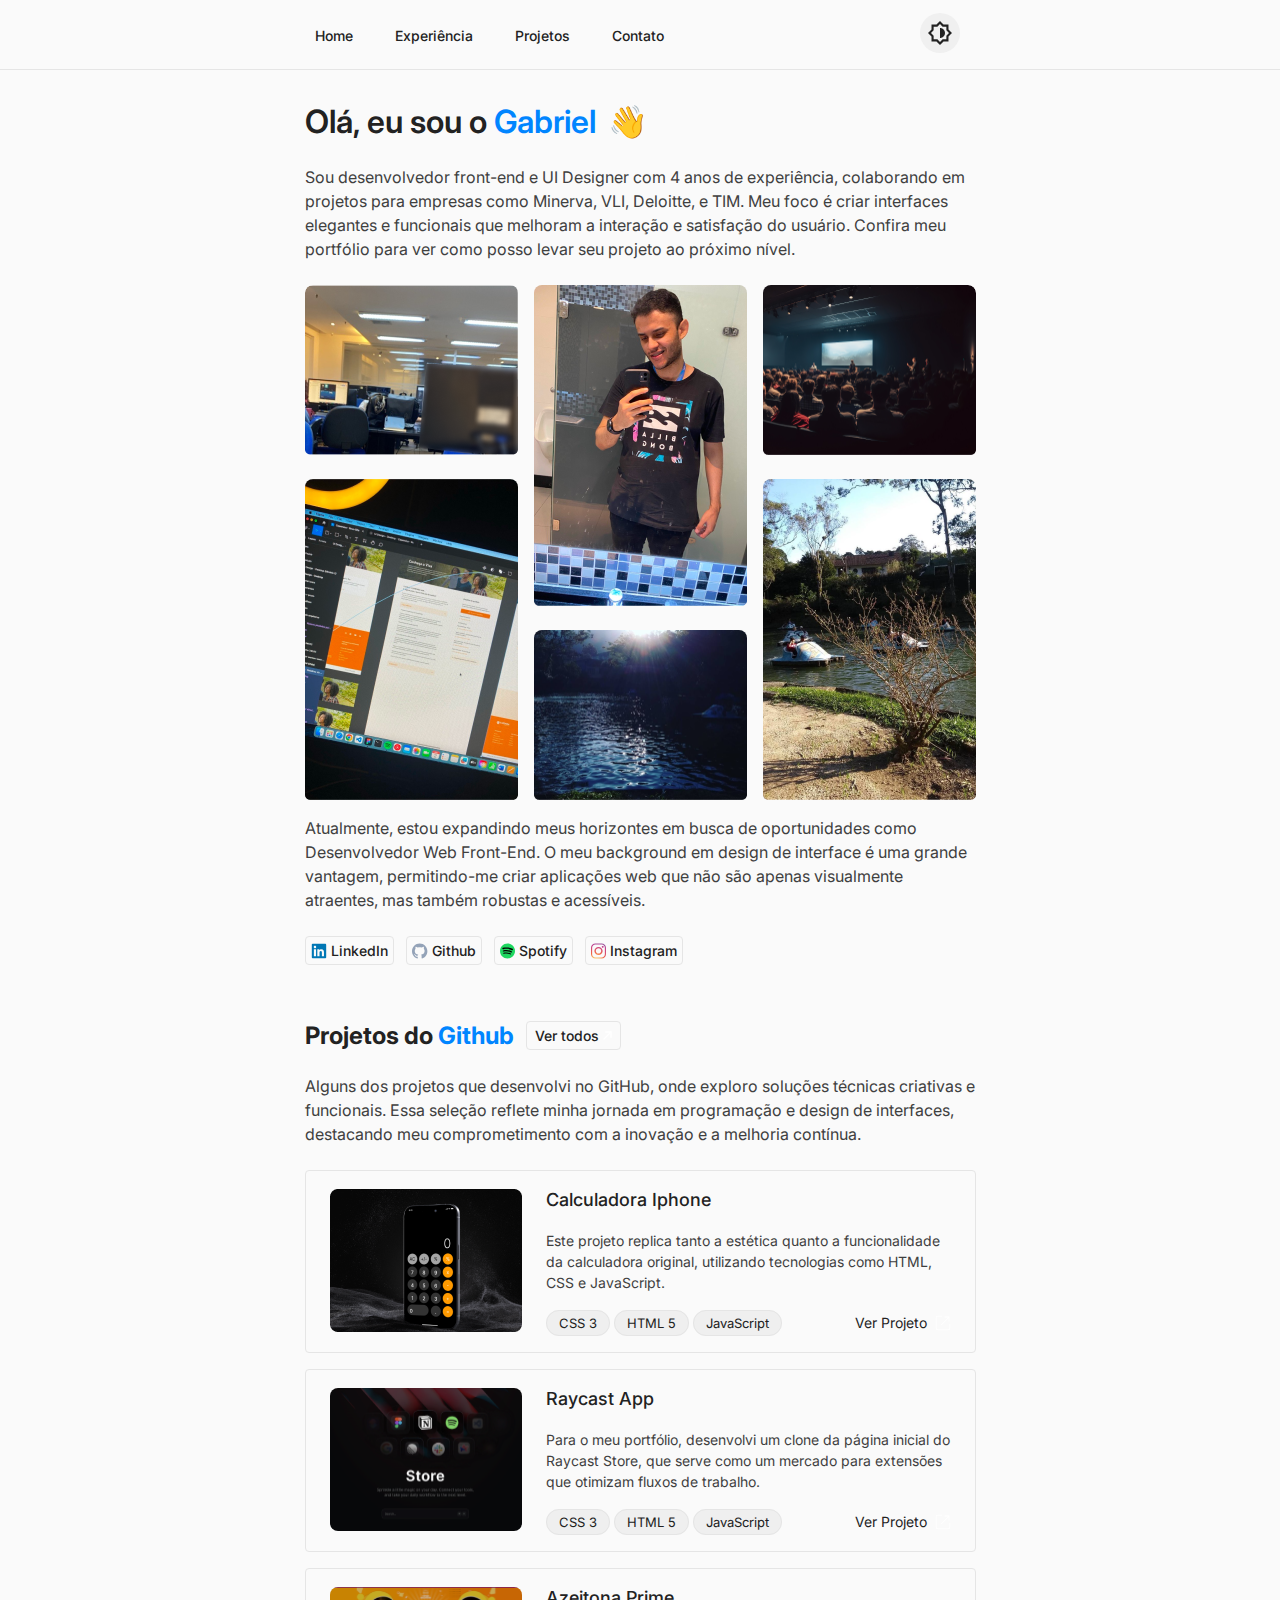
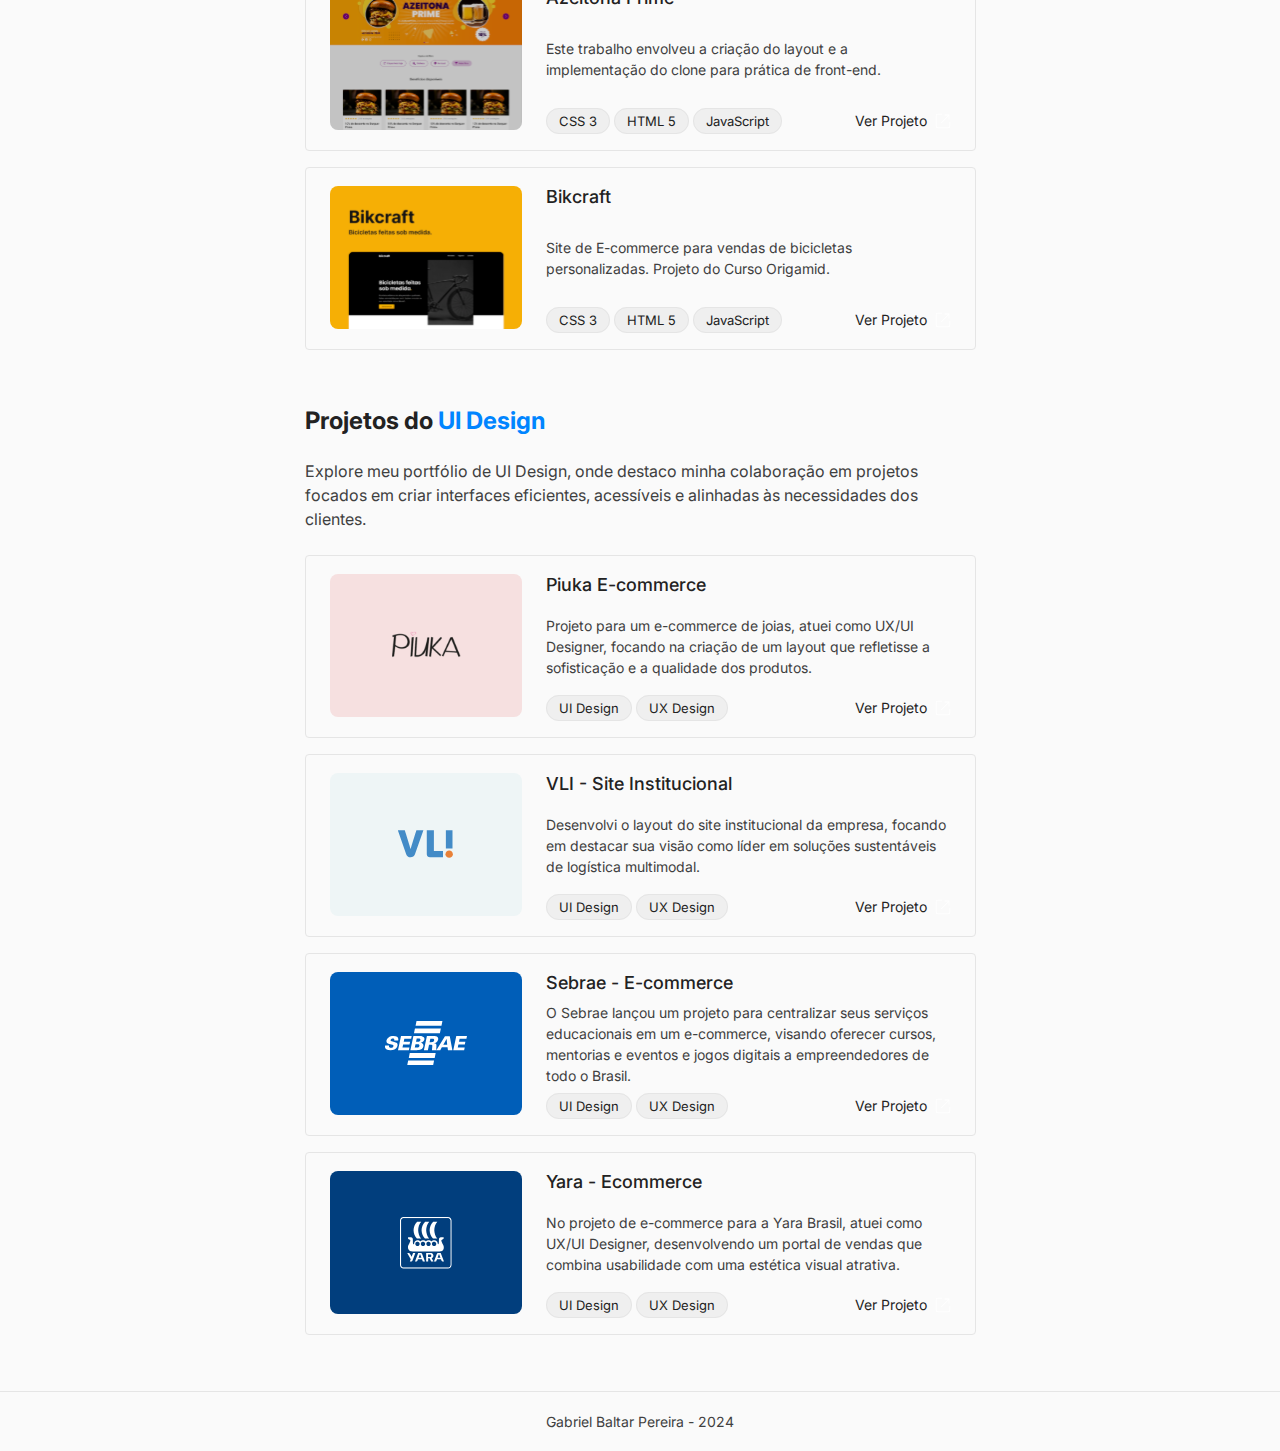
==== commit ffc7bff5: "Clarity" ====
--- a/index.html
+++ b/index.html
@@ -13,6 +13,14 @@
     <link href="https://fonts.googleapis.com/css2?family=Inter:wght@100..900&display=swap" rel="stylesheet">
     <link rel="stylesheet" href="./css/style.css">
     <title>Gabriel Baltar Pereira</title>
+
+    <script type="text/javascript">
+        (function(c,l,a,r,i,t,y){
+            c[a]=c[a]||function(){(c[a].q=c[a].q||[]).push(arguments)};
+            t=l.createElement(r);t.async=1;t.src="https://www.clarity.ms/tag/"+i;
+            y=l.getElementsByTagName(r)[0];y.parentNode.insertBefore(t,y);
+        })(window, document, "clarity", "script", "m8k9ndpd2x");
+    </script>
 </head>
 <body>
 
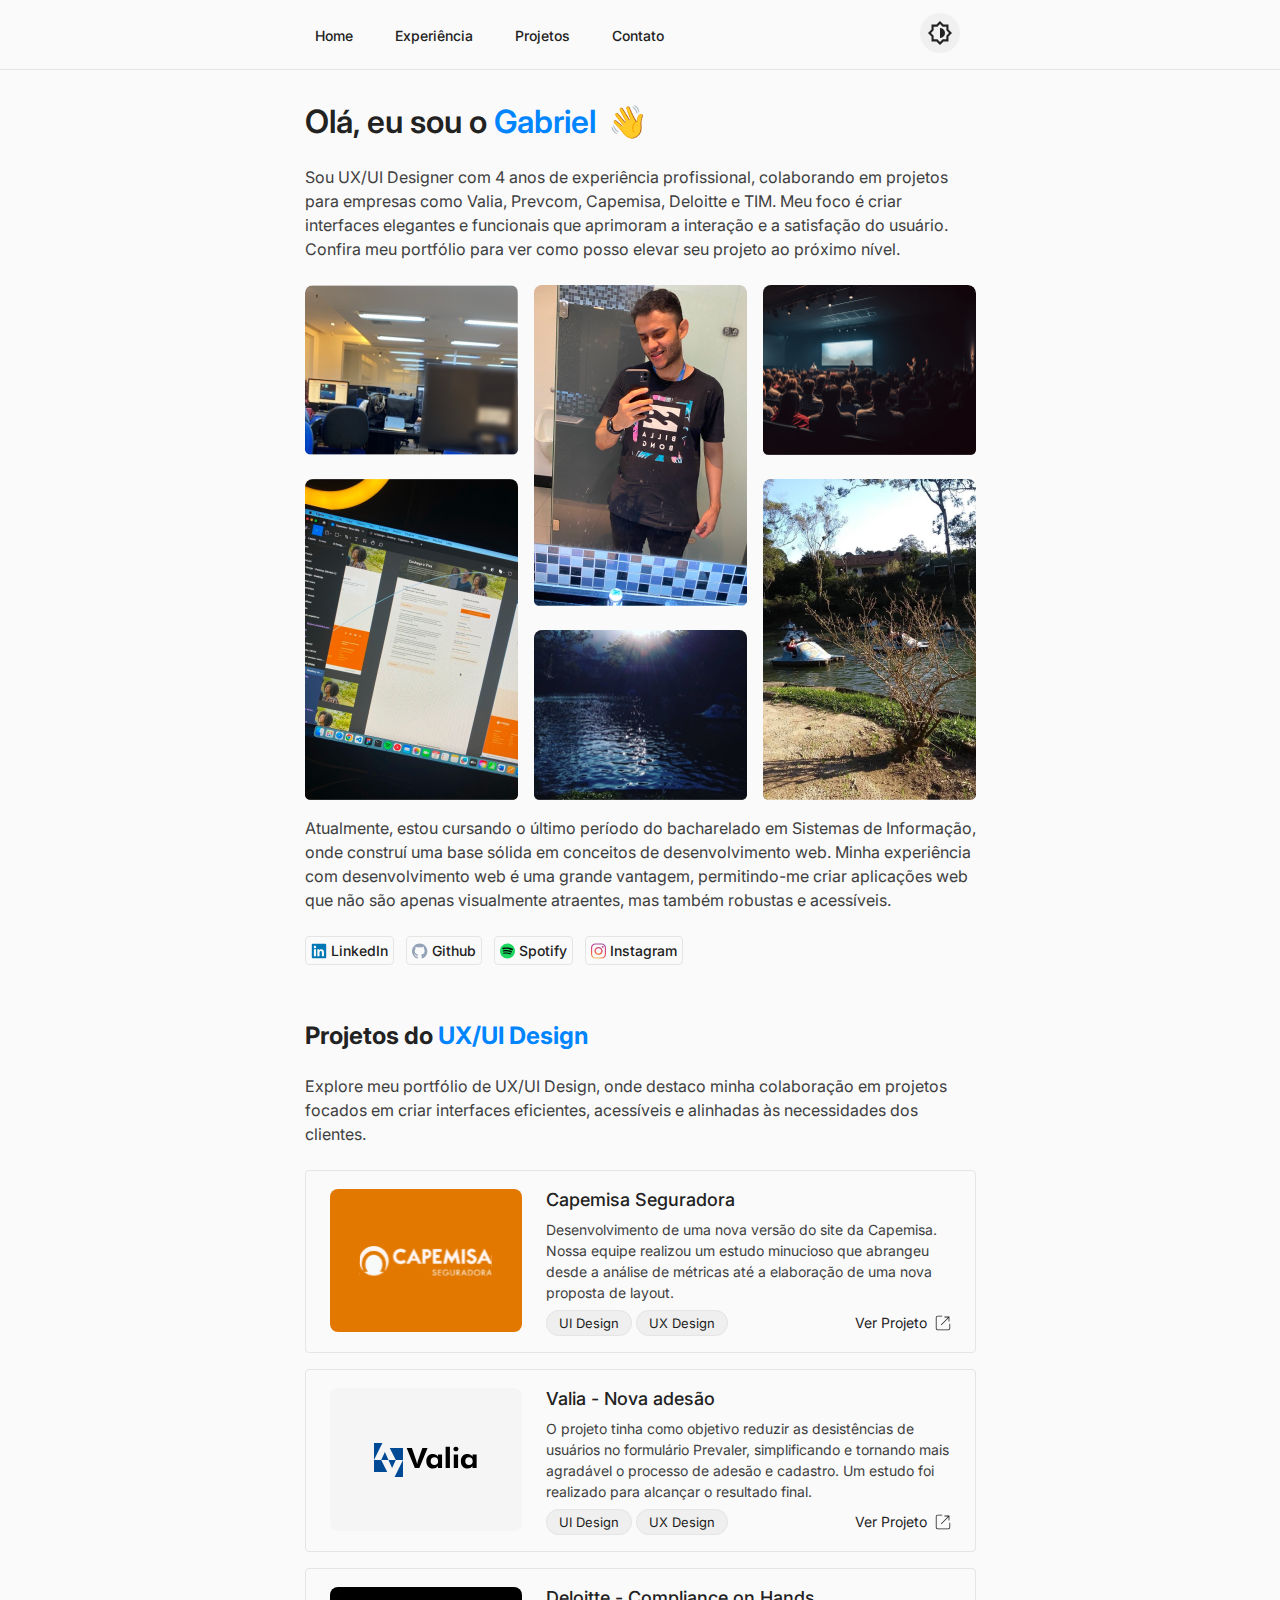
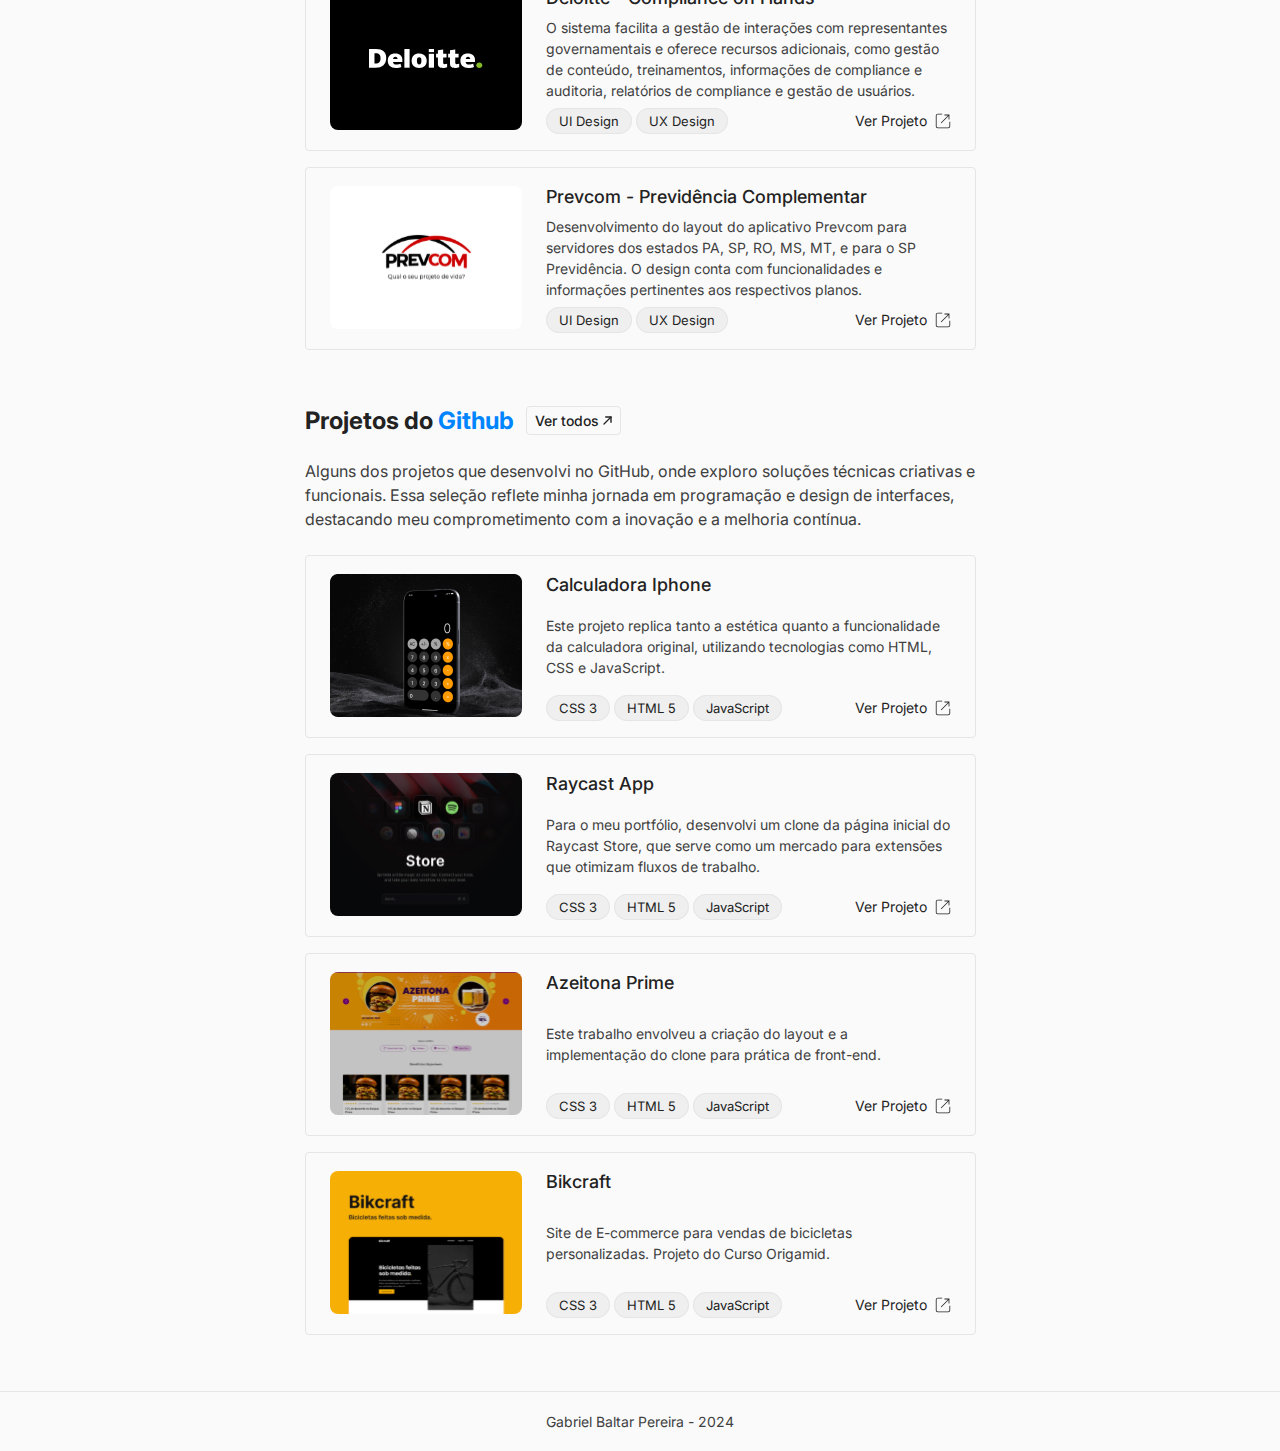
==== commit 2e143c67: "Atualização cases" ====
--- a/index.html
+++ b/index.html
@@ -56,9 +56,9 @@
         <div class="main-content">
             <h1>Olá, eu sou o <span>Gabriel</span><span id="icon-loop">👋</span></h1>
             <p>
-                Sou desenvolvedor front-end e UI Designer com 4 anos de experiência, colaborando em projetos para empresas como Minerva,
-                VLI, Deloitte, e TIM. Meu foco é criar interfaces elegantes e funcionais que melhoram a interação e satisfação do
-                usuário. Confira meu portfólio para ver como posso levar seu projeto ao próximo nível.
+                Sou UX/UI Designer com 4 anos de experiência profissional, colaborando em projetos para empresas como Valia, Prevcom,
+                Capemisa, Deloitte e TIM. Meu foco é criar interfaces elegantes e funcionais que aprimoram a interação e a satisfação do
+                usuário. Confira meu portfólio para ver como posso elevar seu projeto ao próximo nível.
             </p>
             <div class="content-images">
                 <div class="first-column">
@@ -75,9 +75,9 @@
                 </div>               
             </div>
             <p>
-                Atualmente, estou expandindo meus horizontes em busca de oportunidades como Desenvolvedor Web Front-End. O meu
-                background em design de interface é uma grande vantagem, permitindo-me criar aplicações web que não são apenas
-                visualmente atraentes, mas também robustas e acessíveis.
+                Atualmente, estou cursando o último período do bacharelado em Sistemas de Informação, onde construí uma base sólida em
+                conceitos de desenvolvimento web. Minha experiência com desenvolvimento web é uma grande vantagem, permitindo-me criar
+                aplicações web que não são apenas visualmente atraentes, mas também robustas e acessíveis.
             </p>
             <div class="social-media-links">
                 <div class="linkedin">
@@ -103,6 +103,117 @@
             </div>
         </div>
     </main>
+
+    <section class="github-projects-container">
+        <div class="github-projects">
+            <div class="git-hub-link">
+                <h1>Projetos do <span>UX/UI Design</span></h1>
+                <!--<div class="ver-todos-projetos-link">
+                    <a href="#" target="_blank" rel="noopener noreferrer">
+                        Ver todos<img src="./img/white-arrow.svg" alt="Ícone de link externo" id="white-arrow-two">
+                    </a>
+                </div>-->
+            </div>
+            <p>
+                Explore meu portfólio de UX/UI Design, onde destaco minha colaboração em projetos focados em criar interfaces eficientes,
+                acessíveis e alinhadas às necessidades dos clientes.
+            </p>
+            <div class="cards-container">
+                <div class="github-cards">
+                    <div class="github-title-icon github-dark-mode-change">
+                        <img src="./img/capemisa-capa.svg" alt="Logo da Capemisa Seguradora">
+                        <div class="card-text">
+                            <h3>Capemisa Seguradora</h3>
+                            <p>Desenvolvimento de uma nova versão do site da Capemisa. Nossa equipe realizou um estudo minucioso que abrangeu desde a análise de métricas até a
+                                elaboração de uma nova proposta de layout.</p>
+                            <div class="tags-button-content">
+                                <div class="cards-tags">
+                                    <span>UI Design</span>
+                                    <span>UX Design</span>
+                                </div>
+                                <div class="link-externo-icon external-link-change-mode">
+                                    <a href="https://www.figma.com/proto/5CUna3ab5gpUd5GSAKVYZm/Capemisa---Novo-Site?page-id=707%3A1180&type=design&node-id=707-1546&viewport=1673%2C805%2C0.24&t=JyK7PGHR8hIOo3G9-1&scaling=min-zoom&starting-point-node-id=707%3A1546&mode=design" target="_blank" rel="noopener noreferrer">
+                                        Ver Projeto<img src="./img/white-external-link.svg" alt="Ícone de link externo">
+                                    </a>
+                                </div>
+                            </div>
+                        </div>
+                    </div>
+                </div>
+
+                <div class="github-cards">
+                    <div class="github-title-icon github-dark-mode-change">
+                        <img src="./img/valia-capa.svg" alt="Logo da Valia">
+                        <div class="card-text">
+                            <h3>Valia - Nova adesão</h3>
+                            <p>O projeto tinha como objetivo reduzir as desistências de usuários no formulário Prevaler, simplificando e tornando
+                                mais agradável o processo de adesão e cadastro. Um estudo foi realizado para alcançar o resultado final.</p>
+                            <div class="tags-button-content">
+                                <div class="cards-tags">
+                                    <span>UI Design</span>
+                                    <span>UX Design</span>
+                                </div>
+                                <div class="link-externo-icon external-link-change-mode">
+                                    <a href="https://www.figma.com/proto/vqLs3wK09IbEeFGZI3fGQn/Nova-Ades%C3%A3o---Valia-%2F-Prevaler?page-id=112%3A6380&type=design&node-id=112-6381&viewport=3277%2C-851%2C0.33&t=GiP7Rr9NUbnYCK5w-1&scaling=scale-down-width&starting-point-node-id=112%3A6381&mode=design" target="_blank" rel="noopener noreferrer">
+                                        Ver Projeto<img src="./img/white-external-link.svg" alt="Ícone de link externo">
+                                    </a>
+                                </div>
+                            </div>
+                        </div>
+                    </div>
+                    
+                </div>
+                <div class="github-cards">
+                    <div class="github-title-icon github-dark-mode-change">
+                        <img src="./img/deloitte-capa.svg" alt="Ícone do Github">
+                        <div class="card-text">
+                            <h3>Deloitte - Compliance on Hands</h3>
+                            <p>O sistema facilita a gestão de interações com representantes governamentais e
+                                oferece recursos adicionais, como gestão de conteúdo, treinamentos, informações de compliance e auditoria,
+                                relatórios de compliance e gestão de usuários.
+                            </p>
+                            <div class="tags-button-content">
+                                <div class="cards-tags">
+                                    <span>UI Design</span>
+                                    <span>UX Design</span>
+                                </div>
+                                <div class="link-externo-icon external-link-change-mode">
+                                    <a href="https://www.figma.com/proto/37kEtfjAaUuDd3Cngwgg2O/Deloitte-company?page-id=1%3A5&type=design&node-id=2485-94731&viewport=-4687%2C-478%2C0.6&t=h5frUAxF1UFgIhVj-1&scaling=scale-down-width&starting-point-node-id=2485%3A94731&mode=design" target="_blank" rel="noopener noreferrer">
+                                        Ver Projeto<img src="./img/white-external-link.svg" alt="Ícone de link externo">
+                                    </a>
+                                </div>
+                            </div>
+                        </div>
+                    </div>
+                </div>
+                <div class="github-cards">
+                    <div class="github-title-icon github-dark-mode-change">
+                        <div class="github-title-icon github-dark-mode-change">
+                            <img src="./img/prevcom-capa.svg" alt="Logo da Prevcom">
+                            <div class="card-text">
+                                <h3>Prevcom - Previdência Complementar</h3>
+                                <p>Desenvolvimento do layout do aplicativo Prevcom para servidores dos estados PA, SP, RO, MS, MT, e para o SP
+                                    Previdência. O design conta com funcionalidades e informações pertinentes aos respectivos
+                                    planos.</p>
+                                <div class="tags-button-content">
+                                    <div class="cards-tags">
+                                        <span>UI Design</span>
+                                        <span>UX Design</span>
+                                    </div>
+                                    <div class="link-externo-icon external-link-change-mode">
+                                        <a href="https://www.figma.com/proto/dmTJreSe8IAO6ftIwP2u4vnU/PREVCOM?page-id=3721%3A2&type=design&node-id=3721-237&viewport=-10388%2C-681%2C0.56&t=ulAJbqTKVAO5UdJ1-1&scaling=scale-down&starting-point-node-id=3721%3A237&show-proto-sidebar=1&mode=design" target="_blank" rel="noopener noreferrer">
+                                            Ver Projeto<img src="./img/white-external-link.svg" alt="Ícone de link externo">
+                                        </a>
+                                    </div>
+                                </div>
+                            </div>
+                        </div>
+                    </div>
+                </div>
+            </div>
+        </div>
+    </section>
+
     <section class="github-projects-container">
         <div class="github-projects">
             <div class="git-hub-link">
@@ -214,114 +325,6 @@
         </div>
     </section>
 
-
-    <section class="github-projects-container">
-        <div class="github-projects">
-            <div class="git-hub-link">
-                <h1>Projetos do <span>UI Design</span></h1>
-                <!--<div class="ver-todos-projetos-link">
-                    <a href="#" target="_blank" rel="noopener noreferrer">
-                        Ver todos<img src="./img/white-arrow.svg" alt="Ícone de link externo" id="white-arrow-two">
-                    </a>
-                </div>-->
-            </div>
-            <p>
-                Explore meu portfólio de UI Design, onde destaco minha colaboração em projetos focados em criar interfaces eficientes,
-                acessíveis e alinhadas às necessidades dos clientes.
-            </p>
-            <div class="cards-container">
-                <div class="github-cards">
-                    <div class="github-title-icon github-dark-mode-change">
-                        <img src="./img/piuka-capa.svg" alt="Ícone do Github">
-                        <div class="card-text">
-                            <h3>Piuka E-commerce</h3>
-                            <p>Projeto para um e-commerce de joias, atuei como UX/UI Designer, focando na criação de um layout que refletisse a
-                                sofisticação e a qualidade dos produtos.</p>
-                            <div class="tags-button-content">
-                                <div class="cards-tags">
-                                    <span>UI Design</span>
-                                    <span>UX Design</span>
-                                </div>
-                                <div class="link-externo-icon external-link-change-mode">
-                                    <a href="https://www.piuka.com.br/" target="_blank" rel="noopener noreferrer">
-                                        Ver Projeto<img src="./img/white-external-link.svg" alt="Ícone de link externo">
-                                    </a>
-                                </div>
-                            </div>
-                        </div>
-                    </div>
-                </div>
-
-                <div class="github-cards">
-                    <div class="github-title-icon github-dark-mode-change">
-                        <img src="./img/vli-capa.svg" alt="Ícone do Github">
-                        <div class="card-text">
-                            <h3>VLI - Site Institucional</h3>
-                            <p>Desenvolvi o layout do site institucional da empresa, focando em destacar sua visão como líder em soluções
-                                sustentáveis de logística multimodal. </p>
-                            <div class="tags-button-content">
-                                <div class="cards-tags">
-                                    <span>UI Design</span>
-                                    <span>UX Design</span>
-                                </div>
-                                <div class="link-externo-icon external-link-change-mode">
-                                    <a href="https://www.vli-logistica.com.br/" target="_blank" rel="noopener noreferrer">
-                                        Ver Projeto<img src="./img/white-external-link.svg" alt="Ícone de link externo">
-                                    </a>
-                                </div>
-                            </div>
-                        </div>
-                    </div>
-                    
-                </div>
-                <div class="github-cards">
-                    <div class="github-title-icon github-dark-mode-change">
-                        <img src="./img/sebrae-capa.svg" alt="Ícone do Github">
-                        <div class="card-text">
-                            <h3>Sebrae - E-commerce</h3>
-                            <p>O Sebrae lançou um projeto para centralizar seus serviços educacionais em um e-commerce, visando
-                                oferecer cursos, mentorias e eventos e jogos digitais a empreendedores de todo o Brasil.
-                            </p>
-                            <div class="tags-button-content">
-                                <div class="cards-tags">
-                                    <span>UI Design</span>
-                                    <span>UX Design</span>
-                                </div>
-                                <div class="link-externo-icon external-link-change-mode">
-                                    <a href="https://gabrielbaltar.notion.site/Sebrae-Estudo-de-Caso-86b28cb6648d4ad09da45e93cacd5403?pvs=73" target="_blank" rel="noopener noreferrer">
-                                        Ver Projeto<img src="./img/white-external-link.svg" alt="Ícone de link externo">
-                                    </a>
-                                </div>
-                            </div>
-                        </div>
-                    </div>
-                </div>
-                <div class="github-cards">
-                    <div class="github-title-icon github-dark-mode-change">
-                        <div class="github-title-icon github-dark-mode-change">
-                            <img src="./img/yara-capa.svg" alt="Ícone do Github">
-                            <div class="card-text">
-                                <h3>Yara - Ecommerce</h3>
-                                <p>No projeto de e-commerce para a Yara Brasil, atuei como UX/UI Designer, desenvolvendo um portal de vendas que combina usabilidade com uma estética visual atrativa.</p>
-                                <div class="tags-button-content">
-                                    <div class="cards-tags">
-                                        <span>UI Design</span>
-                                        <span>UX Design</span>
-                                    </div>
-                                    <div class="link-externo-icon external-link-change-mode">
-                                        <a href="https://comprar.yarabrasil.com.br/" target="_blank" rel="noopener noreferrer">
-                                            Ver Projeto<img src="./img/white-external-link.svg" alt="Ícone de link externo">
-                                        </a>
-                                    </div>
-                                </div>
-                            </div>
-                        </div>
-                    </div>
-                </div>
-            </div>
-        </div>
-    </section>
-
     <footer class="footer-container">
         <div class="paragraph-content">
             <p>Gabriel Baltar Pereira - 2024</p>
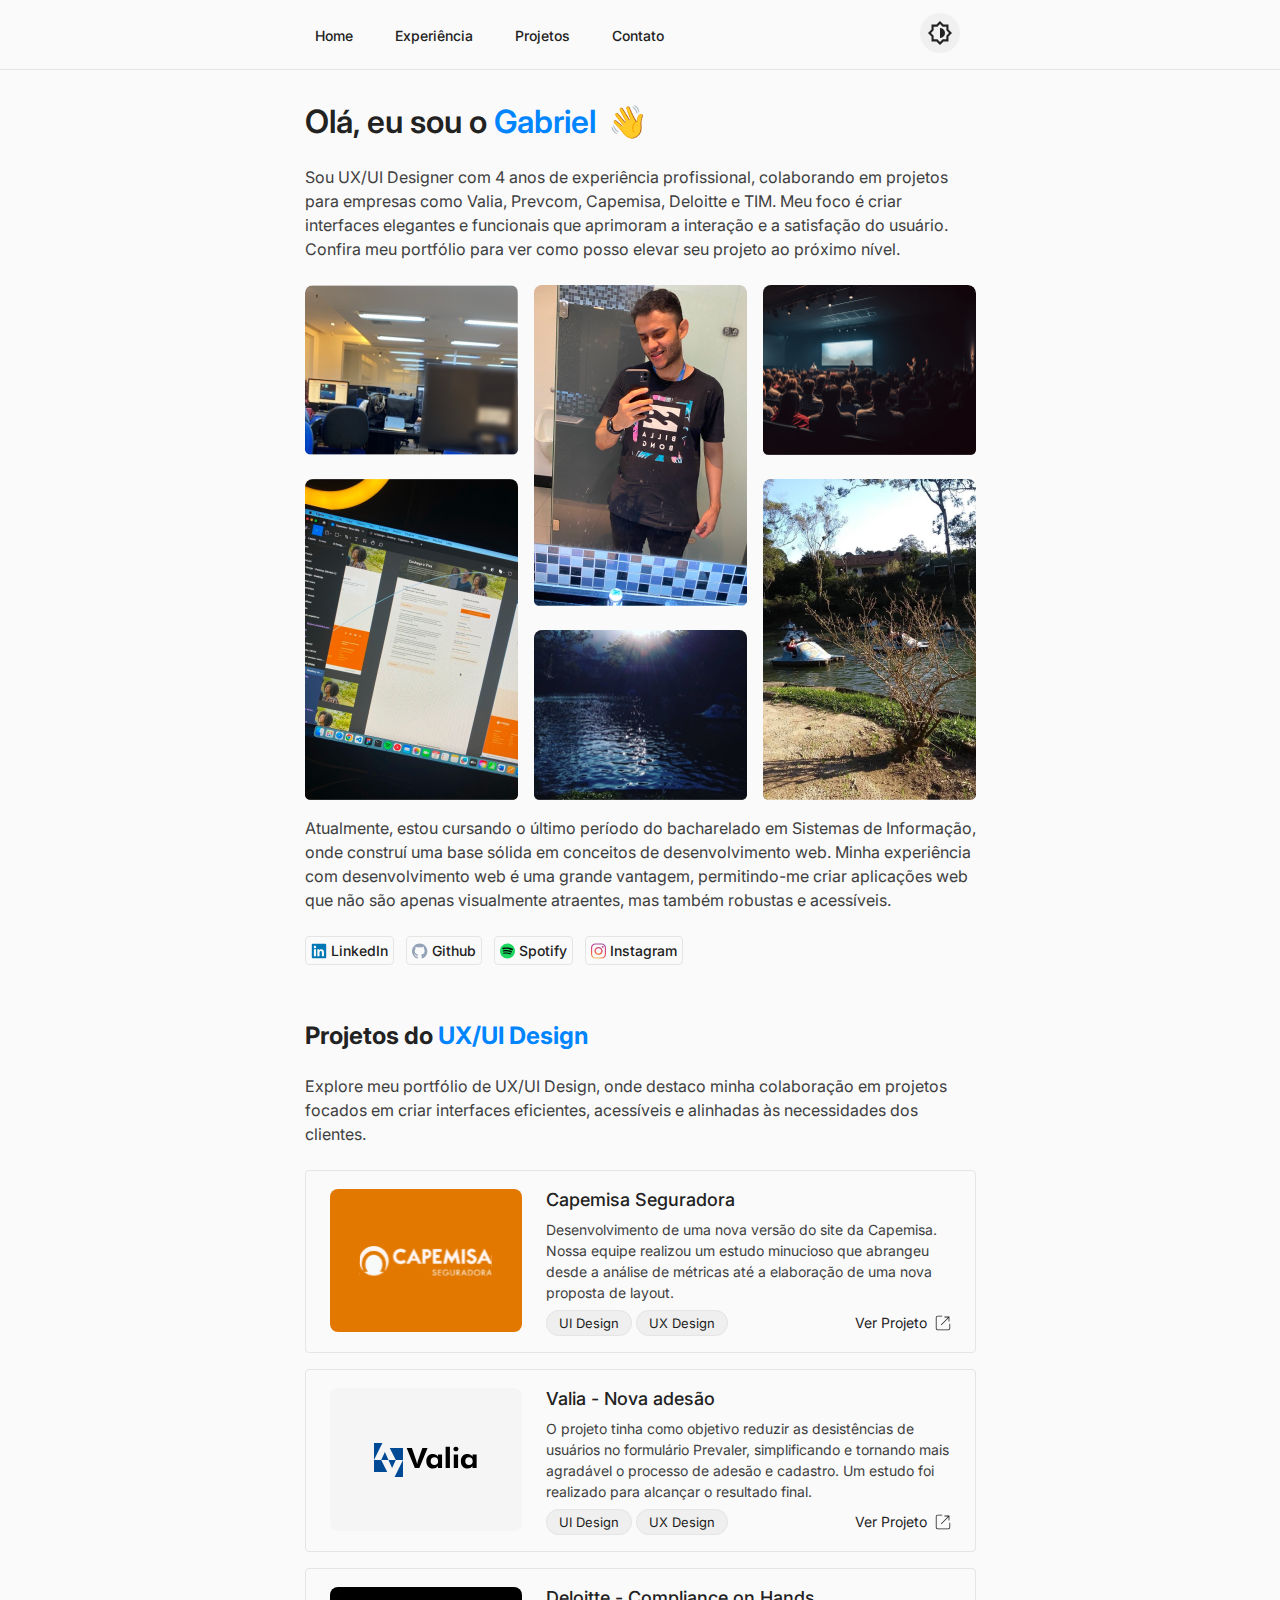
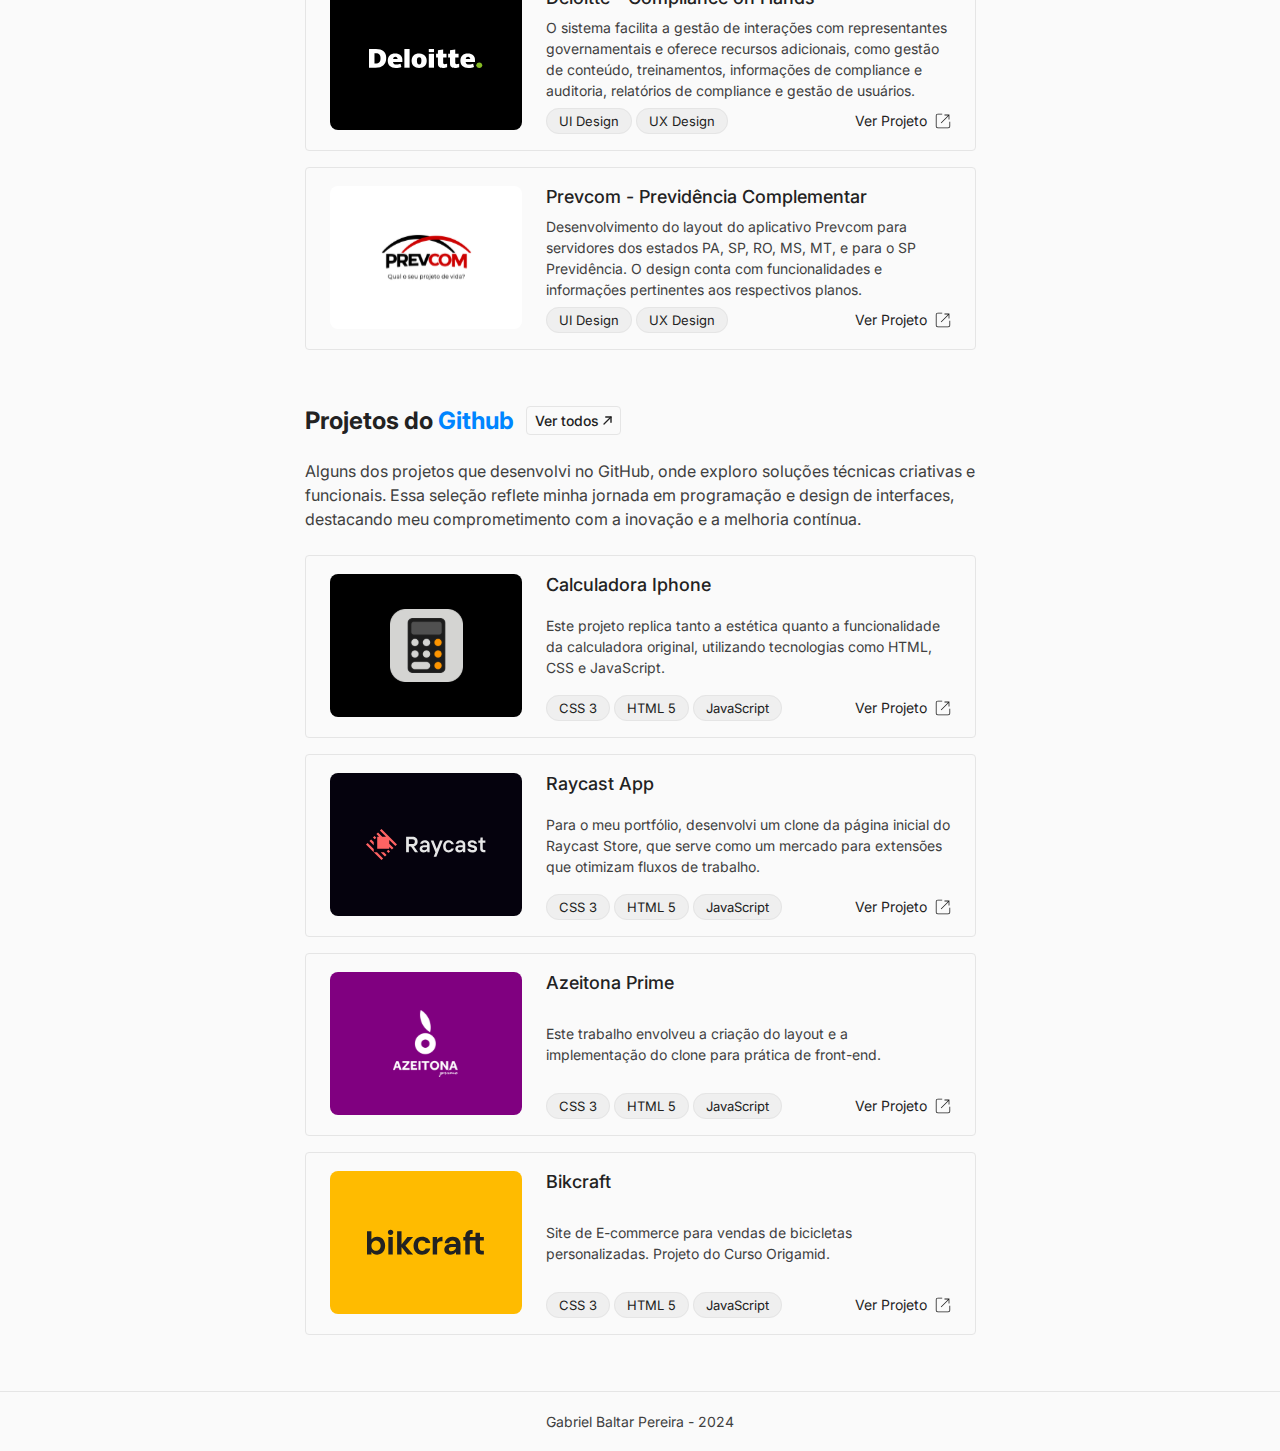
==== commit 922076c0: "Atualizações capa" ====
--- a/index.html
+++ b/index.html
@@ -233,7 +233,7 @@
 
                 <div class="github-cards">
                     <div class="github-title-icon github-dark-mode-change">
-                        <img src="./img/calculadora-capa.png" alt="Ícone do Github">
+                        <img src="./img/calculator.svg" alt="Ícone do Github">
                         <div class="card-text">
                             <h3>Calculadora Iphone</h3>
                             <p>Este projeto replica tanto a estética quanto a funcionalidade da calculadora original, utilizando tecnologias como HTML, CSS e JavaScript.</p>
@@ -255,7 +255,7 @@
 
                 <div class="github-cards">
                     <div class="github-title-icon github-dark-mode-change">
-                        <img src="./img/raycast-capa.svg" alt="Ícone do Github">
+                        <img src="./img/raycast-capa 2.svg" alt="Ícone do Github">
                         <div class="card-text">
                             <h3>Raycast App</h3>
                             <p>Para o meu portfólio, desenvolvi um clone da página inicial do Raycast Store, que serve como um mercado para
@@ -278,7 +278,7 @@
                 </div>
                 <div class="github-cards">
                     <div class="github-title-icon github-dark-mode-change">
-                        <img src="./img/azeitona-prime.svg" alt="Ícone do Github">
+                        <img src="./img/azeitona-prime-capa.svg" alt="Ícone do Github">
                         <div class="card-text">
                             <h3>Azeitona Prime</h3>
                             <p>Este trabalho envolveu a criação do layout e a implementação do clone para prática de front-end. </p>
@@ -300,7 +300,7 @@
                 <div class="github-cards">
                     <div class="github-title-icon github-dark-mode-change">
                         <div class="github-title-icon github-dark-mode-change">
-                            <img src="./img/bikcraft.svg" alt="Ícone do Github">
+                            <img src="./img/bikraft.svg" alt="Ícone do Github">
                             <div class="card-text">
                                 <h3>Bikcraft</h3>
                                 <p>Site de E-commerce para vendas de bicicletas personalizadas.
